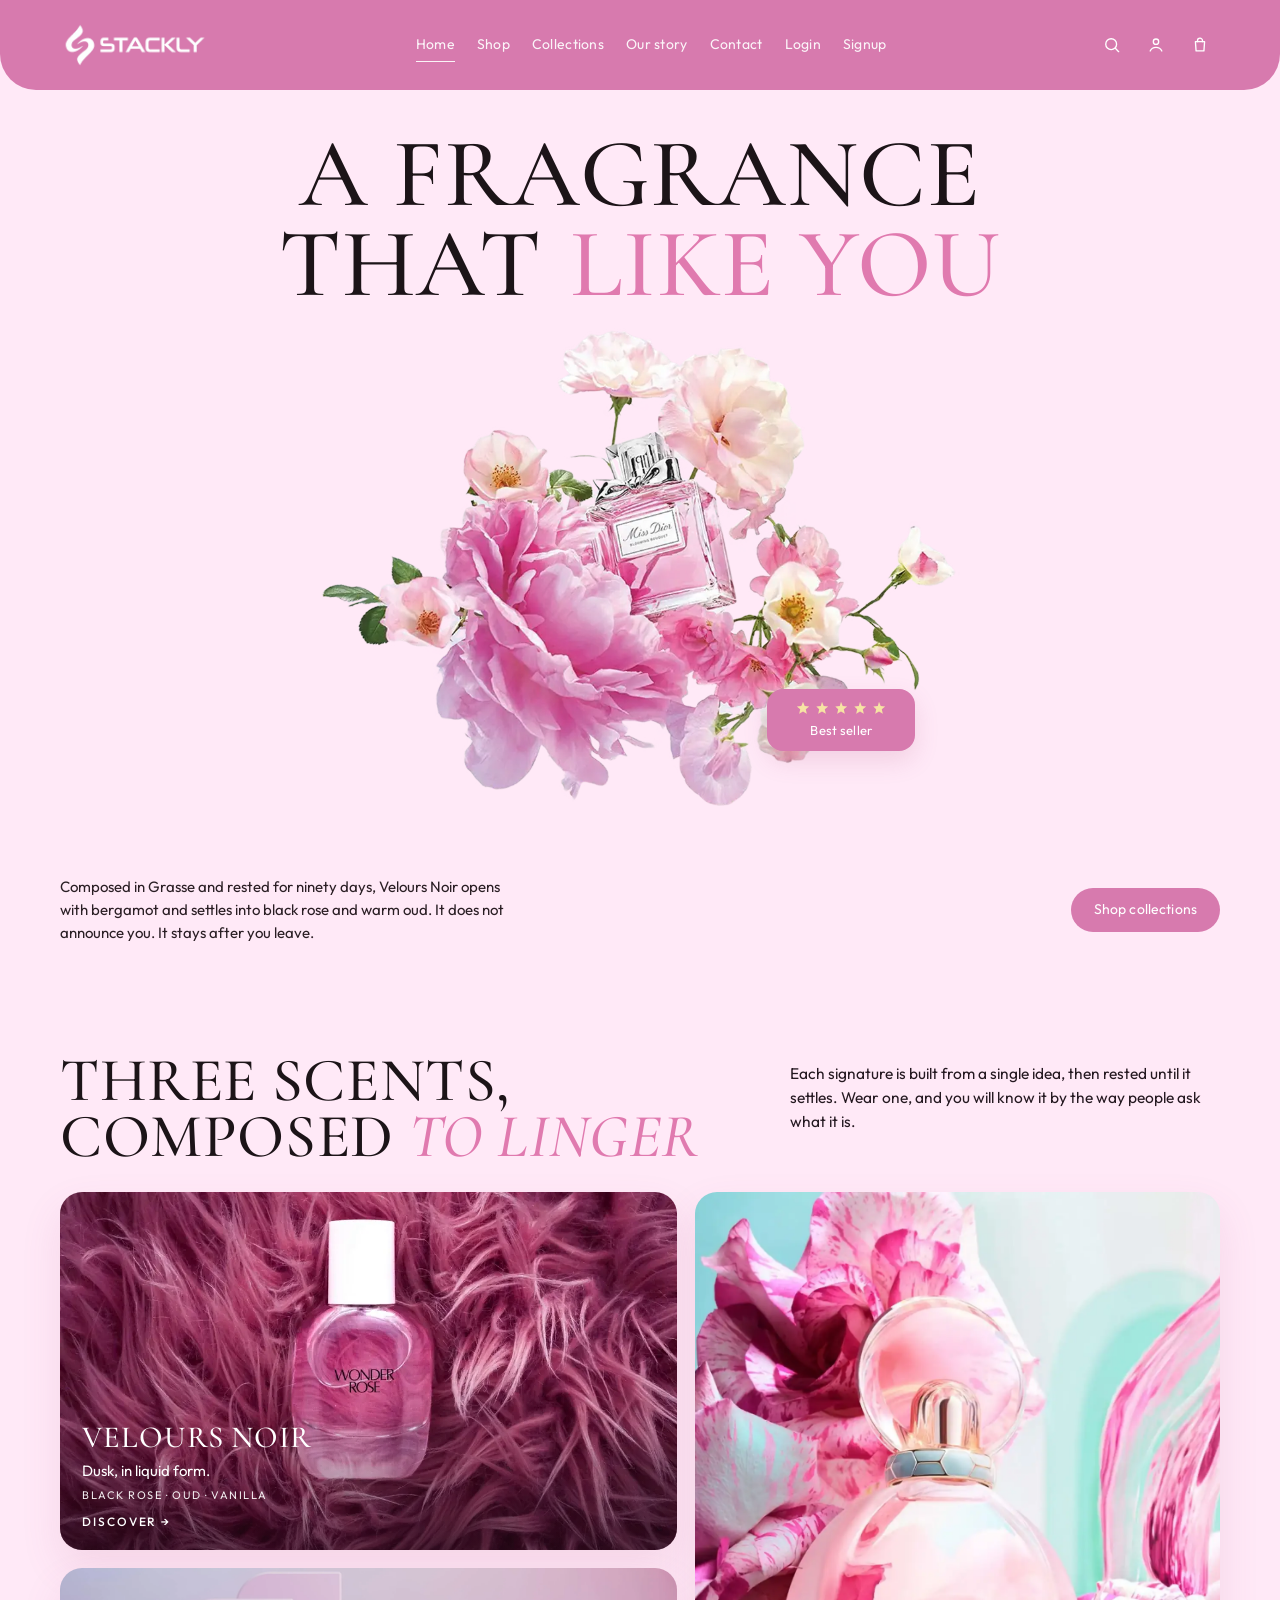
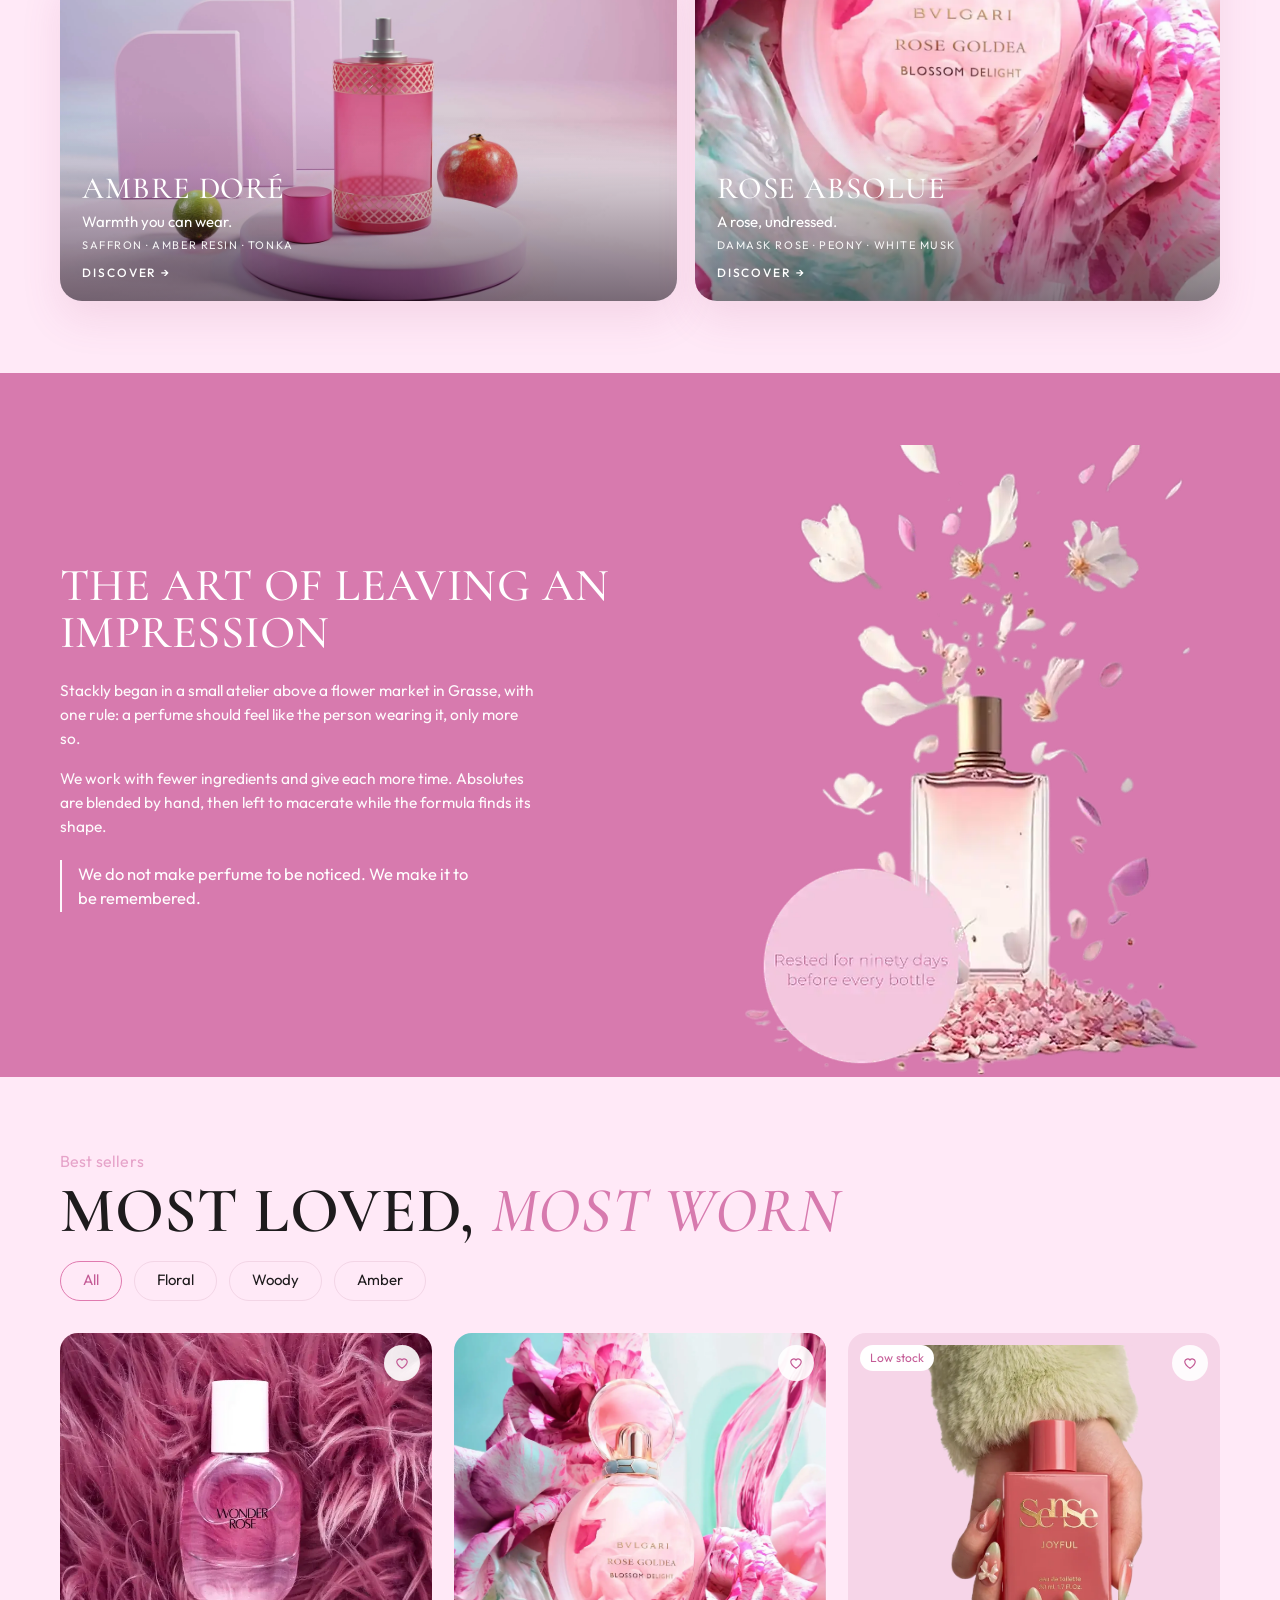
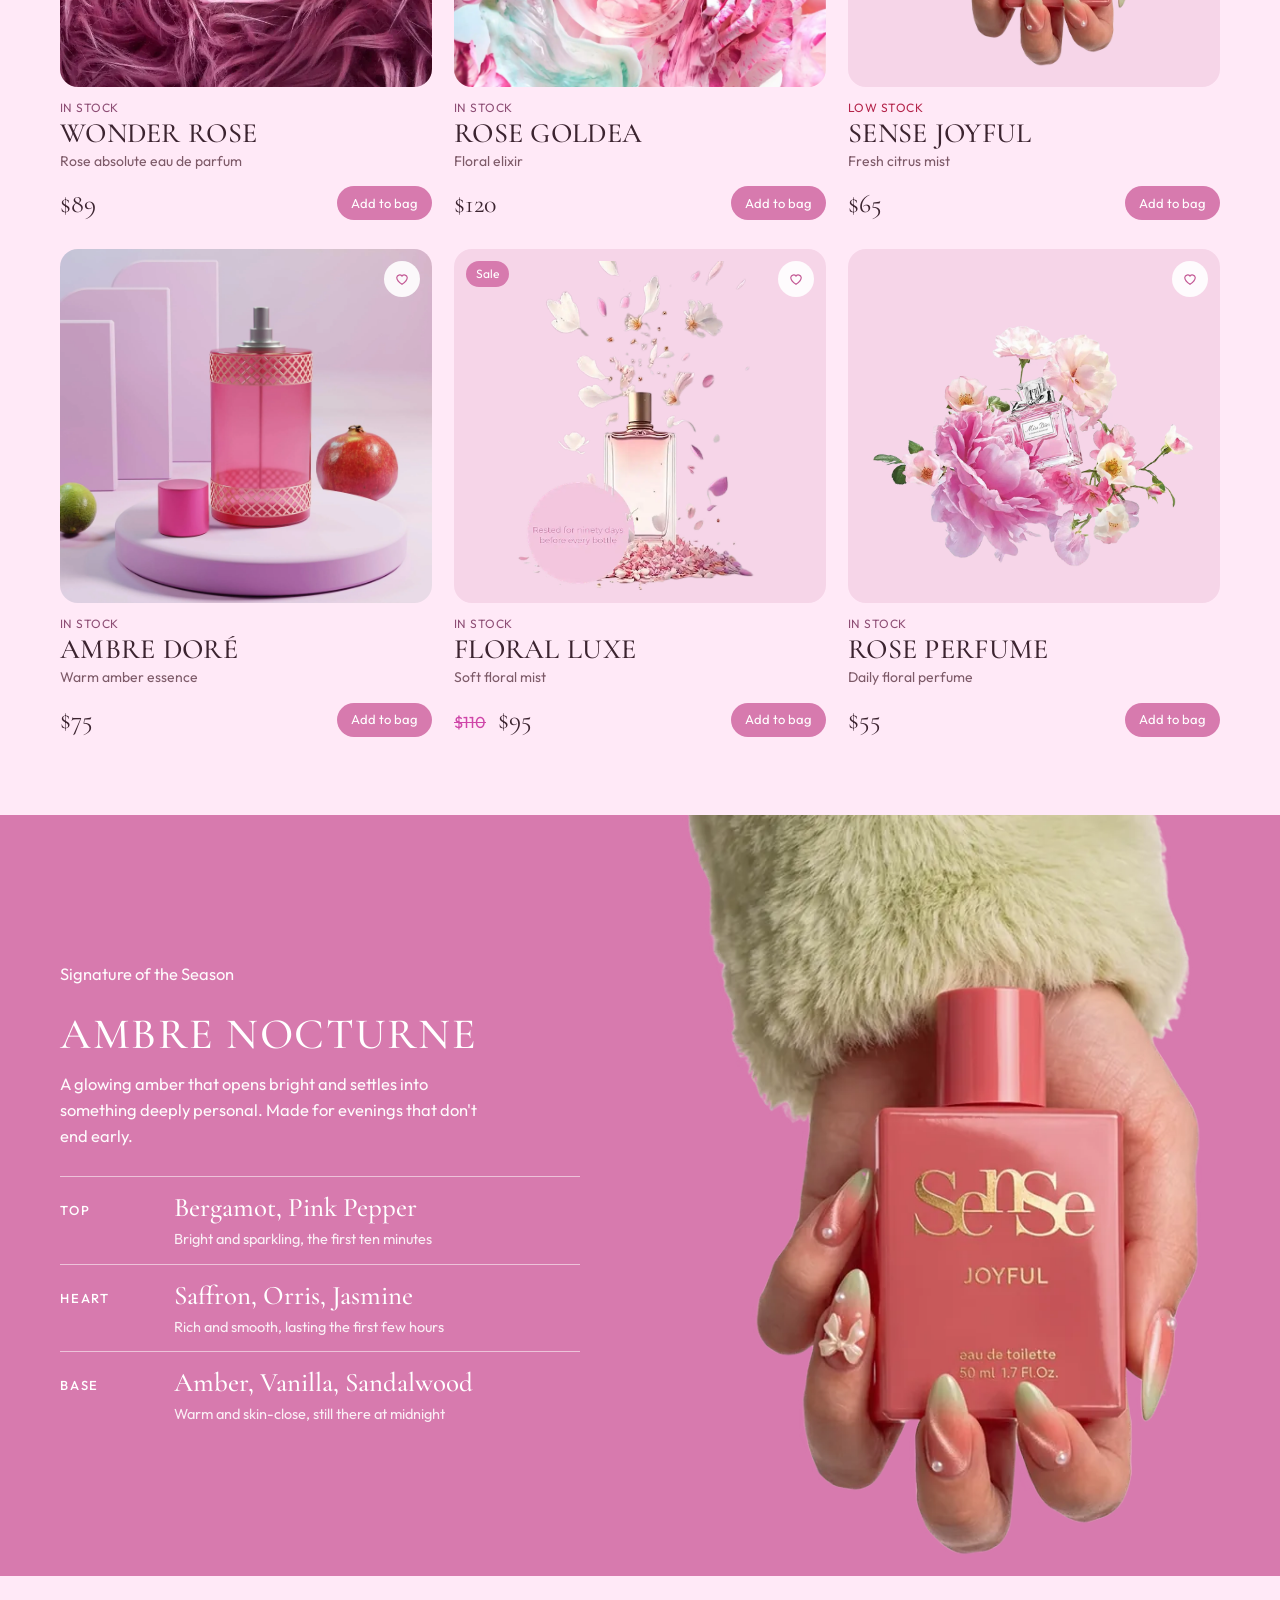
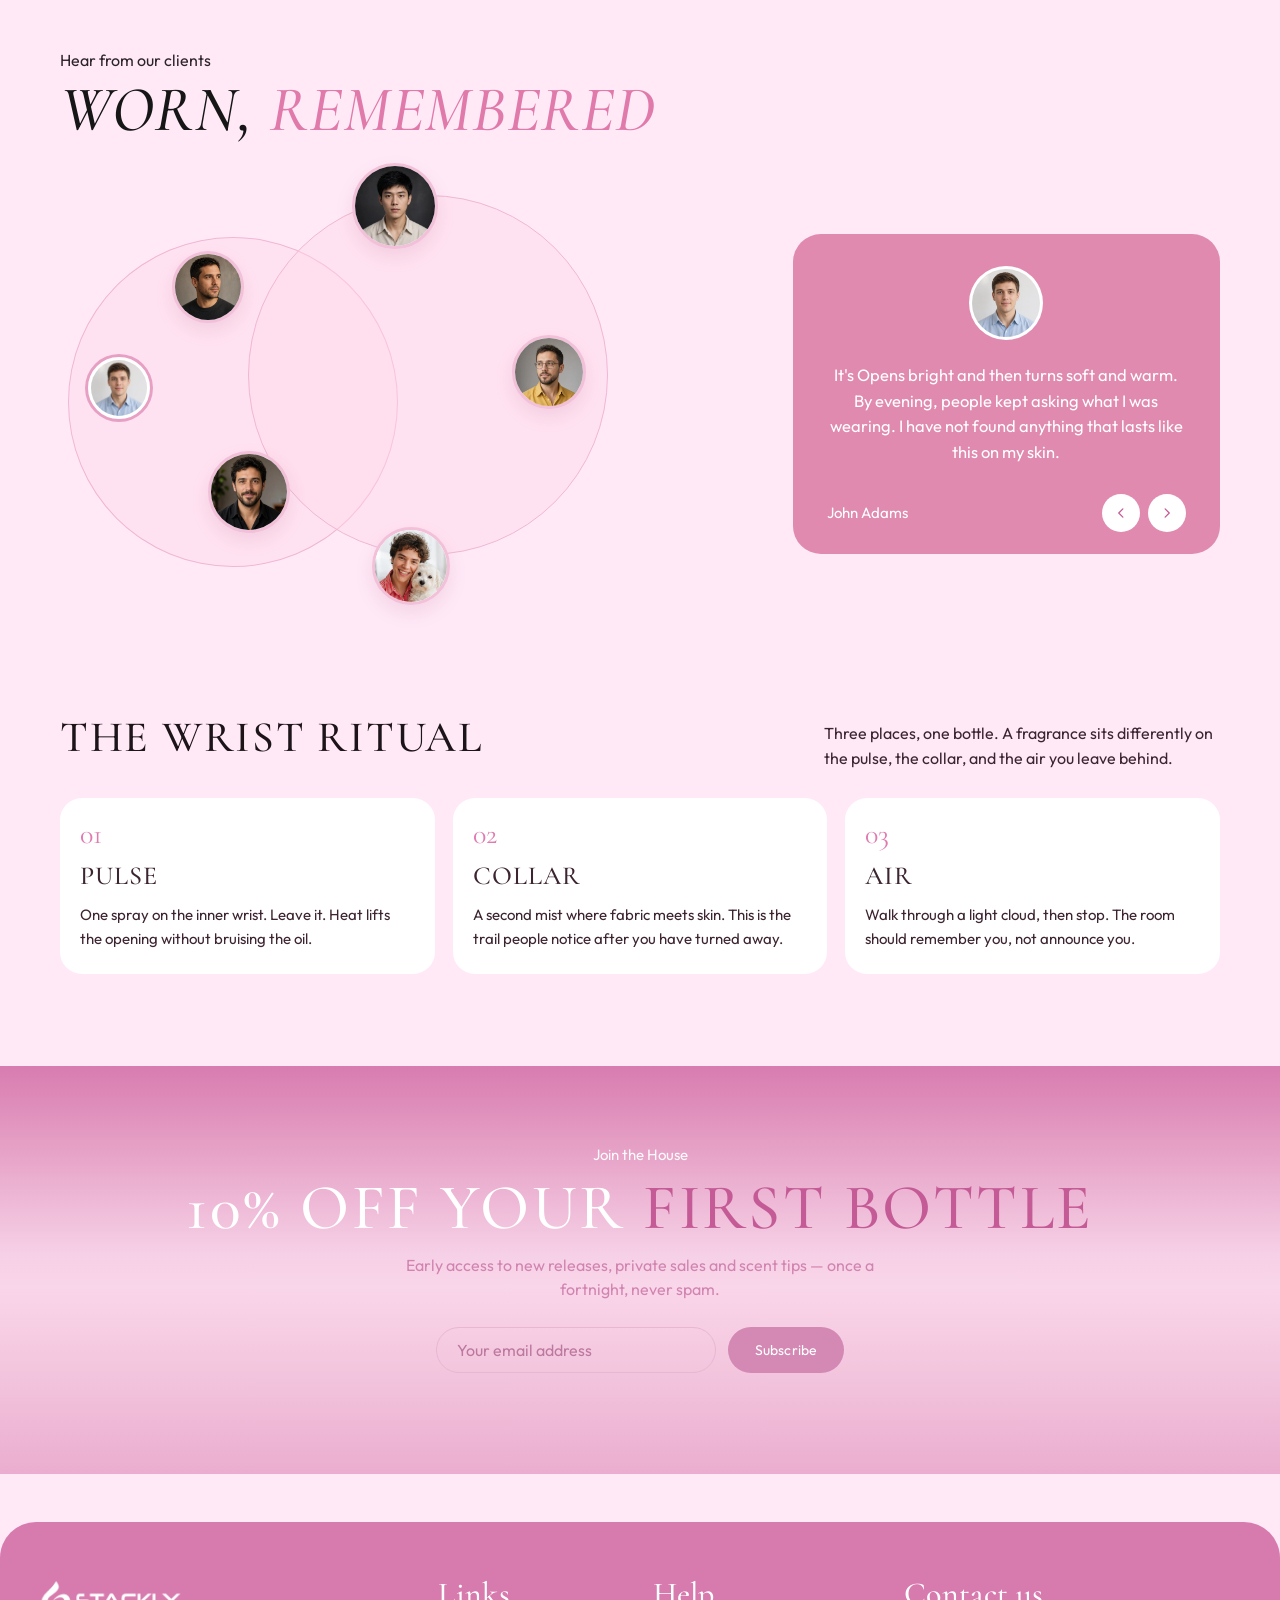
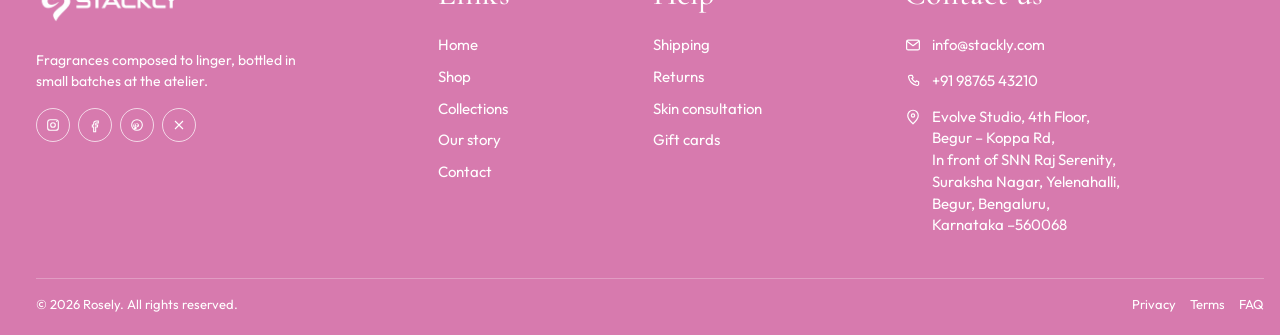
==== index.html @ 35f31969 "first commit" ====
<!DOCTYPE html>
<html lang="en">
<head>
  <meta charset="UTF-8">
  <meta name="viewport" content="width=device-width, initial-scale=1.0">
  <title>Rosely — A fragrance that feels like you</title>
  <meta name="description" content="Rosely composes floral, amber, and fresh fragrances in small batches. Shop Wonder Rose, Rose Goldea, Sense Joyful, and Ambre Nocturne.">
  <link rel="preconnect" href="https://fonts.googleapis.com">
  <link rel="preconnect" href="https://fonts.gstatic.com" crossorigin>
  <link href="https://fonts.googleapis.com/css2?family=Cormorant+Garamond:ital,wght@0,500;0,600;0,700;1,500;1,600&family=Outfit:wght@300;400;500;600&display=swap" rel="stylesheet">
  <link rel="stylesheet" href="css/style.css">
  <link rel="icon" href="data:image/svg+xml,%3Csvg xmlns='http://www.w3.org/2000/svg' viewBox='0 0 32 32'%3E%3Crect fill='%23d77bae' width='32' height='32' rx='8'/%3E%3Cpath fill='white' d='M16 5c1.6 3.2 1.6 5 0 7.2C14.4 10 14.4 8.2 16 5zm0 22c-1.6-3.2-1.6-5 0-7.2 1.6 2.2 1.6 4 0 7.2zM5 16c3.2-1.6 5-1.6 7.2 0C10 17.6 8.2 17.6 5 16zm22 0c-3.2 1.6-5 1.6-7.2 0 2.2-1.6 4-1.6 7.2 0z'/%3E%3C/svg%3E">
</head>
<body>
  <a class="skip" href="#main">Skip to content</a>

  <header class="site-header">
    <div class="wrap header-bar">
      <a class="logo" href="index.html" aria-label="Stackly home">
        <img src="Images/stackly-white.webp" alt="" width="97" height="40">
      </a>

      <nav class="desktop-nav" aria-label="Primary">
        <a href="index.html" aria-current="page">Home</a>
        <a href="shop.html">Shop</a>
        <a href="collections.html">Collections</a>
        <a href="story.html">Our story</a>
        <a href="contact.html">Contact</a>
        <a href="login.html">Login</a>
        <a href="signup.html">Signup</a>
      </nav>

      <div class="header-tools">
        <button class="icon-btn" id="open-search" aria-label="Search fragrances">
          <svg viewBox="0 0 24 24" aria-hidden="true"><circle cx="11" cy="11" r="6.5"/><path d="M16 16l4 4"/></svg>
        </button>
        <a class="icon-btn" id="open-account" href="login.html" aria-label="Log in">
          <svg viewBox="0 0 24 24" aria-hidden="true"><circle cx="12" cy="8" r="3.2"/><path d="M5 19.2c1.4-3 3.8-4.4 7-4.4s5.6 1.4 7 4.4"/></svg>
        </a>
        <a class="icon-btn bag-btn" id="open-cart" href="cart.html" aria-label="Open bag">
          <svg viewBox="0 0 24 24" aria-hidden="true"><path d="M6.5 8h11l-.8 11H7.3L6.5 8z"/><path d="M9 8V6.8A3 3 0 0 1 12 3.8 3 3 0 0 1 15 6.8V8"/></svg>
          <span class="bag-count" id="bag-count" hidden>0</span>
        </a>
        <button class="icon-btn menu-toggle" id="menu-toggle" aria-label="Open menu" aria-expanded="false" aria-controls="mobile-nav">
          <svg class="icon-menu" viewBox="0 0 24 24" aria-hidden="true"><path d="M4 7h16M4 12h16M4 17h16"/></svg>
          <svg class="icon-close" viewBox="0 0 24 24" aria-hidden="true"><path d="M6 6l12 12M18 6 6 18"/></svg>
        </button>
      </div>
    </div>
  </header>

  <nav class="mobile-nav" id="mobile-nav" hidden>
    <a href="#home">Home</a>
    <a href="shop.html">Shop</a>
    <a href="collections.html">Collections</a>
    <a href="story.html">Our story</a>
    <a href="contact.html">Contact</a>
    <a href="login.html">Login</a>
    <a href="signup.html">Signup</a>
    <a href="cart.html">Your bag</a>
  </nav>

  <main id="main">
    <section class="hero" id="home">
      <div class="wrap hero-stage">
        <h1>
          <span class="h-top">A fragrance</span>
          <span class="h-bot">
            <span class="h-that">That</span>
            <span class="h-like">Like you</span>
          </span>
        </h1>
        <div class="hero-flower-frame">
          <img class="hero-flower" src="Images/Hero image.webp" alt="Pink peonies, garden roses, and a glass perfume bottle">
          <p class="best-seller">
            <span class="stars" aria-hidden="true">
              <svg viewBox="0 0 92 16"><path fill="currentColor" d="M8 0.8l1.7 4.2 4.5.4-3.4 2.9 1 4.4L8 10.4 4.2 12.7l1-4.4L1.8 5.4l4.5-.4L8 .8zm19 0l1.7 4.2 4.5.4-3.4 2.9 1 4.4L27 10.4l-3.8 2.3 1-4.4-2.9-2.9 4.5-.4L27 .8zm19 0l1.7 4.2 4.5.4-3.4 2.9 1 4.4L46 10.4l-3.8 2.3 1-4.4-2.9-2.9 4.5-.4L46 .8zm19 0l1.7 4.2 4.5.4-3.4 2.9 1 4.4L65 10.4l-3.8 2.3 1-4.4-2.9-2.9 4.5-.4L65 .8zm19 0l1.7 4.2 4.5.4-3.4 2.9 1 4.4L84 10.4l-3.8 2.3 1-4.4-2.9-2.9 4.5-.4L84 .8z"/></svg>
            </span>
            <span>Best seller</span>
          </p>
        </div>
        <div class="hero-lower">
          <p>Composed in Grasse and rested for ninety days, Velours Noir opens with bergamot and settles into black rose and warm oud. It does not announce you. It stays after you leave.</p>
          <a class="btn btn-pill" href="404.html">Shop collections</a>
        </div>
      </div>
    </section>

    <section class="scents" id="scents">
      <div class="wrap">
        <div class="scents-head">
          <h2>Three scents,<br>composed <em>to linger</em></h2>
          <p>Each signature is built from a single idea, then rested until it settles. Wear one, and you will know it by the way people ask what it is.</p>
        </div>
        <div class="scent-grid">
          <article class="scent-card scent-wonder">
            <img src="Images/wonder rose.webp" alt="Velours Noir bottle resting on rose-colored fur">
            <div class="scent-copy">
              <h3>Velours Noir</h3>
              <p class="scent-line">Dusk, in liquid form.</p>
              <p class="scent-notes">Black rose · Oud · Vanilla</p>
              <a class="text-link" href="404.html">Discover <span aria-hidden="true">→</span></a>
            </div>
          </article>
          <article class="scent-card scent-ambre">
            <img src="Images/Ambre dore.webp" alt="Ambre Doré bottle with lime and pomegranate on a pale plinth">
            <div class="scent-copy">
              <h3>Ambre Doré</h3>
              <p class="scent-line">Warmth you can wear.</p>
              <p class="scent-notes">Saffron · Amber resin · Tonka</p>
              <a class="text-link" href="404.html">Discover <span aria-hidden="true">→</span></a>
            </div>
          </article>
          <article class="scent-card scent-goldea">
            <img src="Images/rose goldea.webp" alt="Rose Absolue round glass bottle with a burgundy cap">
            <div class="scent-copy">
              <h3>Rose Absolue</h3>
              <p class="scent-line">A rose, undressed.</p>
              <p class="scent-notes">Damask rose · Peony · White musk</p>
              <a class="text-link" href="404.html">Discover <span aria-hidden="true">→</span></a>
            </div>
          </article>
        </div>
      </div>
    </section>

    <section class="impression" id="impression">
      <div class="wrap impression-grid">
        <div class="impression-copy">
          <h2><span class="impression-heading-line">The art of leaving an</span><br>impression</h2>
          <p>Stackly began in a small atelier above a flower market in Grasse, with one rule: a perfume should feel like the person wearing it, only more so.</p>
          <p>We work with fewer ingredients and give each more time. Absolutes are blended by hand, then left to macerate while the formula finds its shape.</p>
          <blockquote class="impression-quote">We do not make perfume to be noticed. We make it to be remembered.</blockquote>
        </div>
        <div class="impression-visual">
          <img src="Images/perfume showcase.webp" alt="A pale perfume bottle surrounded by falling petals, rested for ninety days before every bottle">
        </div>
      </div>
    </section>

    <section class="loved" id="loved">
      <div class="wrap">
        <div class="loved-head">
          <p class="loved-kicker">Best sellers</p>
          <h2>Most loved, <em>most worn</em></h2>
          <div class="filters" role="tablist" aria-label="Filter fragrances">
            <button type="button" class="filter is-active" role="tab" aria-selected="true" data-filter="all">All</button>
            <button type="button" class="filter" role="tab" aria-selected="false" data-filter="floral">Floral</button>
            <button type="button" class="filter" role="tab" aria-selected="false" data-filter="woody">Woody</button>
            <button type="button" class="filter" role="tab" aria-selected="false" data-filter="amber">Amber</button>
          </div>
        </div>
        <div class="product-grid" id="product-grid">
          <article class="product" id="product-wonder" data-cat="floral" data-id="wonder" data-name="Wonder Rose" data-price="89" data-img="Images/wonder rose.webp">
            <div class="product-media">
              <img src="Images/wonder rose.webp" alt="Wonder Rose bottle on pink fur">
              <button class="wish" type="button" aria-pressed="false" aria-label="Save Wonder Rose">
                <svg viewBox="0 0 24 24" aria-hidden="true"><path d="M12 19s-7-4.4-7-9a4 4 0 0 1 7-2 4 4 0 0 1 7 2c0 4.6-7 9-7 9z"/></svg>
              </button>
            </div>
            <p class="stock is-in">In stock</p>
            <h3>Wonder Rose</h3>
            <p class="product-note">Rose absolute eau de parfum</p>
            <div class="product-row">
              <p class="price">$89</p>
              <button class="add" type="button">Add to bag</button>
            </div>
          </article>

          <article class="product" id="product-goldea" data-cat="floral" data-id="goldea" data-name="Rose Goldea" data-price="120" data-img="Images/rose goldea.webp">
            <div class="product-media">
              <img src="Images/rose goldea.webp" alt="Rose Goldea round perfume bottle">
              <button class="wish" type="button" aria-pressed="false" aria-label="Save Rose Goldea">
                <svg viewBox="0 0 24 24" aria-hidden="true"><path d="M12 19s-7-4.4-7-9a4 4 0 0 1 7-2 4 4 0 0 1 7 2c0 4.6-7 9-7 9z"/></svg>
              </button>
            </div>
            <p class="stock is-in">In stock</p>
            <h3>Rose Goldea</h3>
            <p class="product-note">Floral elixir</p>
            <div class="product-row">
              <p class="price">$120</p>
              <button class="add" type="button">Add to bag</button>
            </div>
          </article>

          <article class="product" id="product-joyful" data-cat="fresh" data-id="joyful" data-name="Sense Joyful" data-price="65" data-img="Images/Sense joyful.webp">
            <div class="product-media media-soft">
              <img src="Images/Sense joyful.webp" alt="A hand holding the coral Sense Joyful bottle">
              <span class="chip">Low stock</span>
              <button class="wish" type="button" aria-pressed="false" aria-label="Save Sense Joyful">
                <svg viewBox="0 0 24 24" aria-hidden="true"><path d="M12 19s-7-4.4-7-9a4 4 0 0 1 7-2 4 4 0 0 1 7 2c0 4.6-7 9-7 9z"/></svg>
              </button>
            </div>
            <p class="stock is-low">Low stock</p>
            <h3>Sense Joyful</h3>
            <p class="product-note">Fresh citrus mist</p>
            <div class="product-row">
              <p class="price">$65</p>
              <button class="add" type="button">Add to bag</button>
            </div>
          </article>

          <article class="product" id="product-ambre" data-cat="amber" data-id="ambre" data-name="Ambre Doré" data-price="75" data-img="Images/Ambre dore.webp">
            <div class="product-media">
              <img src="Images/Ambre dore.webp" alt="Ambre Doré bottle styled with lime and pomegranate">
              <button class="wish" type="button" aria-pressed="false" aria-label="Save Ambre Doré">
                <svg viewBox="0 0 24 24" aria-hidden="true"><path d="M12 19s-7-4.4-7-9a4 4 0 0 1 7-2 4 4 0 0 1 7 2c0 4.6-7 9-7 9z"/></svg>
              </button>
            </div>
            <p class="stock is-in">In stock</p>
            <h3>Ambre Doré</h3>
            <p class="product-note">Warm amber essence</p>
            <div class="product-row">
              <p class="price">$75</p>
              <button class="add" type="button">Add to bag</button>
            </div>
          </article>

          <article class="product" id="product-luxe" data-cat="floral" data-id="luxe" data-name="Floral Luxe" data-price="95" data-img="Images/perfume showcase.webp">
            <div class="product-media media-soft">
              <img src="Images/perfume showcase.webp" alt="Floral Luxe bottle with scattered petals">
              <span class="chip chip-sale">Sale</span>
              <button class="wish" type="button" aria-pressed="false" aria-label="Save Floral Luxe">
                <svg viewBox="0 0 24 24" aria-hidden="true"><path d="M12 19s-7-4.4-7-9a4 4 0 0 1 7-2 4 4 0 0 1 7 2c0 4.6-7 9-7 9z"/></svg>
              </button>
            </div>
            <p class="stock is-in">In stock</p>
            <h3>Floral Luxe</h3>
            <p class="product-note">Soft floral mist</p>
            <div class="product-row">
              <p class="price"><s>$110</s> $95</p>
              <button class="add" type="button">Add to bag</button>
            </div>
          </article>

          <article class="product" id="product-daily" data-cat="fresh" data-id="daily" data-name="Rose Perfume" data-price="55" data-img="Images/Hero image.webp">
            <div class="product-media media-soft">
              <img src="Images/Hero image.webp" alt="Rose Perfume among pink peonies">
              <button class="wish" type="button" aria-pressed="false" aria-label="Save Rose Perfume">
                <svg viewBox="0 0 24 24" aria-hidden="true"><path d="M12 19s-7-4.4-7-9a4 4 0 0 1 7-2 4 4 0 0 1 7 2c0 4.6-7 9-7 9z"/></svg>
              </button>
            </div>
            <p class="stock is-in">In stock</p>
            <h3>Rose Perfume</h3>
            <p class="product-note">Daily floral perfume</p>
            <div class="product-row">
              <p class="price">$55</p>
              <button class="add" type="button">Add to bag</button>
            </div>
          </article>
        </div>
        <p class="empty-filter" id="empty-filter" hidden>Nothing in this family yet. Try another note.</p>
      </div>
    </section>

    <section class="nocturne" id="nocturne">
      <div class="wrap nocturne-grid">
        <div class="nocturne-copy">
          <p class="nocturne-kicker">Signature of the Season</p>
          <h2>Ambre Nocturne</h2>
          <p>A glowing amber that opens bright and settles into something deeply personal. Made for evenings that don't end early.</p>
          <dl class="notes">
            <div>
              <dt>Top</dt>
              <dd>
                <strong>Bergamot, Pink Pepper</strong>
                <span>Bright and sparkling, the first ten minutes</span>
              </dd>
            </div>
            <div>
              <dt>Heart</dt>
              <dd>
                <strong>Saffron, Orris, Jasmine</strong>
                <span>Rich and smooth, lasting the first few hours</span>
              </dd>
            </div>
            <div>
              <dt>Base</dt>
              <dd>
                <strong>Amber, Vanilla, Sandalwood</strong>
                <span>Warm and skin-close, still there at midnight</span>
              </dd>
            </div>
          </dl>
        </div>
        <div class="nocturne-visual">
          <img src="Images/Sense joyful.webp" alt="A hand in a pale fur sleeve holding the coral Sense Joyful bottle">
        </div>
      </div>
    </section>

    <section class="women" id="women">
      <div class="wrap">
        <p class="clients-kicker">Hear from our clients</p>
        <h2>Worn, <em>remembered</em></h2>
        <div class="women-grid">
          <div class="venn">
            <span class="bubble b1" aria-hidden="true"></span>
            <span class="bubble b2" aria-hidden="true"></span>
            <button class="portrait p-top" type="button" data-quote="1" aria-pressed="false" aria-label="Leo Chen">
              <img src="Images/clients/client-top.webp" alt="">
            </button>
            <button class="portrait p-side" type="button" data-quote="2" aria-pressed="false" aria-label="Marcus Hale">
              <img src="Images/clients/client-side.webp" alt="">
            </button>
            <button class="portrait p-left is-active" type="button" data-quote="0" aria-pressed="true" aria-label="John Adams">
              <img src="Images/clients/client-john.webp" alt="">
            </button>
            <button class="portrait p-glasses" type="button" data-quote="3" aria-pressed="false" aria-label="Amir Shah">
              <img src="Images/clients/client-glasses.webp" alt="">
            </button>
            <button class="portrait p-black" type="button" data-quote="4" aria-pressed="false" aria-label="David Okonkwo">
              <img src="Images/clients/client-black.webp" alt="">
            </button>
            <button class="portrait p-dog" type="button" data-quote="5" aria-pressed="false" aria-label="Sam Rivera">
              <img src="Images/clients/client-dog.webp" alt="">
            </button>
          </div>

          <article class="quote-card" aria-live="polite">
            <img class="quote-avatar" id="quote-avatar" src="Images/clients/client-john.webp" alt="">
            <blockquote id="quote-text">It's Opens bright and then turns soft and warm. By evening, people kept asking what I was wearing. I have not found anything that lasts like this on my skin.</blockquote>
            <div class="quote-foot">
              <p class="quote-name" id="quote-name">John Adams</p>
              <div class="quote-nav">
                <button type="button" class="quote-arrow" id="quote-prev" aria-label="Previous story">
                  <svg viewBox="0 0 24 24" aria-hidden="true"><path d="M14.5 6.5 9 12l5.5 5.5"/></svg>
                </button>
                <button type="button" class="quote-arrow" id="quote-next" aria-label="Next story">
                  <svg viewBox="0 0 24 24" aria-hidden="true"><path d="M9.5 6.5 15 12l-5.5 5.5"/></svg>
                </button>
              </div>
            </div>
          </article>
        </div>
      </div>
    </section>

    <section class="ritual" id="ritual">
      <div class="wrap">
        <div class="ritual-head">
          <h2>The wrist ritual</h2>
          <p>Three places, one bottle. A fragrance sits differently on the pulse, the collar, and the air you leave behind.</p>
        </div>
        <ol class="ritual-steps">
          <li>
            <span>01</span>
            <h3>Pulse</h3>
            <p>One spray on the inner wrist. Leave it. Heat lifts the opening without bruising the oil.</p>
          </li>
          <li>
            <span>02</span>
            <h3>Collar</h3>
            <p>A second mist where fabric meets skin. This is the trail people notice after you have turned away.</p>
          </li>
          <li>
            <span>03</span>
            <h3>Air</h3>
            <p>Walk through a light cloud, then stop. The room should remember you, not announce you.</p>
          </li>
        </ol>
      </div>
    </section>

    <section class="letter" id="letter">
      <div class="wrap letter-inner">
        <p class="letter-kicker">Join the House</p>
        <h2>10% off your <span class="letter-accent">first bottle</span></h2>
        <p>Early access to new releases, private sales and scent tips — once a fortnight, never spam.</p>
        <form class="letter-form" id="letter-form" novalidate>
          <label class="sr" for="email">Email address</label>
          <input id="email" name="email" type="email" placeholder="Your email address" autocomplete="email" required>
          <button class="btn btn-solid" type="submit">Subscribe</button>
          <p class="form-msg" id="form-msg" role="status"></p>
        </form>
      </div>
    </section>
  </main>

  <footer class="site-footer" id="contact">
    <div class="wrap footer-grid">
      <div class="footer-brand">
        <a class="logo" href="index.html" aria-label="Stackly home">
          <img src="Images/stackly-white.webp" alt="" width="97" height="40">
        </a>
        <p>Fragrances composed to linger, bottled in small batches at the atelier.</p>
        <div class="socials">
          <a href="404.html" aria-label="Instagram" >
            <svg viewBox="0 0 24 24" aria-hidden="true"><rect x="4" y="4" width="16" height="16" rx="4"/><circle cx="12" cy="12" r="3.5"/><circle cx="17.2" cy="6.8" r="0.8" fill="currentColor" stroke="none"/></svg>
          </a>
          <a href="404.html" aria-label="Facebook" >
            <svg viewBox="0 0 24 24" aria-hidden="true"><path d="M14 9h3V6h-3c-2.2 0-4 1.8-4 4v2H8v3h2v7h3v-7h2.6l.4-3H13v-2c0-.6.4-1 1-1z"/></svg>
          </a>
          <a href="404.html" aria-label="Pinterest" >
            <svg viewBox="0 0 24 24" aria-hidden="true"><circle cx="12" cy="12" r="8"/><path d="M11 18.5c.4-1.4.8-2.8.6-4.1-.2-.6-.5-1.2-.2-1.8.4-.8 1.2-.3 1.4.4.2.8 0 1.8-.2 2.6 1.4-.2 2.4-1.4 2.4-3.1 0-2-1.6-3.6-4.2-3.6-3 0-4.6 2.2-4.6 4.2 0 .9.4 1.8 1.2 2.1.2.1.3 0 .3-.2l.2-.8c0-.1 0-.2-.1-.3-.3-.4-.5-.9-.5-1.5 0-1.5 1.1-3 3-3 1.6 0 2.8 1.1 2.8 2.8 0 1.8-.9 3.1-2.1 3.1-.7 0-1.2-.6-1-1.3.2-.8.6-1.7.6-2.3 0-.5-.3-1-.9-1-.7 0-1.3.7-1.3 1.7 0 .6.2 1 .2 1l-1.2 5z" fill="currentColor" stroke="none"/></svg>
          </a>
          <a href="404.html" aria-label="X" >
            <svg viewBox="0 0 24 24" aria-hidden="true"><path d="M6 6l12 12M18 6L6 18"/></svg>
          </a>
        </div>
      </div>
      <div>
        <h3>Links</h3>
        <ul>
          <li><a href="#home">Home</a></li>
          <li><a href="shop.html">Shop</a></li>
          <li><a href="collections.html">Collections</a></li>
          <li><a href="story.html">Our story</a></li>
          <li><a href="contact.html">Contact</a></li>
        </ul>
      </div>
      <div>
        <h3>Help</h3>
        <ul>
          <li><a href="404.html">Shipping</a></li>
          <li><a href="404.html">Returns</a></li>
          <li><a href="404.html">Skin consultation</a></li>
          <li><a href="404.html">Gift cards</a></li>
        </ul>
      </div>
      <div class="footer-contact">
        <h3>Contact us</h3>
         <p class="contact-line">
          <svg class="contact-icon" viewBox="0 0 24 24" aria-hidden="true"><rect x="3.5" y="5.5" width="17" height="13" rx="2"/><path d="m4 7 8 6 8-6"/></svg>
          <a href="404.html">info@stackly.com</a>
        </p>
        <p class="contact-line">
          <svg class="contact-icon" viewBox="0 0 24 24" aria-hidden="true"><path d="M8 4.5h3l1.2 3-1.8 1.1a12 12 0 0 0 5 5l1.1-1.8 3 1.2v3A2 2 0 0 1 17.4 18 14.5 14.5 0 0 1 6 6.6 2 2 0 0 1 8 4.5z"/></svg>
          <a href="404.html">+91 98765 43210</a>
        </p>
        <p class="contact-line">
          <svg class="contact-icon" viewBox="0 0 24 24" aria-hidden="true"><path d="M12 21s7-6.2 7-11a7 7 0 1 0-14 0c0 4.8 7 11 7 11z"/><circle cx="12" cy="10" r="2.2"/></svg>
          <span>Evolve Studio, 4th Floor,<br>Begur – Koppa Rd,<br>In front of SNN Raj Serenity,<br>Suraksha Nagar, Yelenahalli,<br>Begur, Bengaluru,<br>Karnataka –560068</span>
        </p>
      
      </div>
    </div>
    <div class="wrap footer-base">
      <p>© 2026 Rosely. All rights reserved.</p>
      <p>
        <a href="404.html">Privacy</a>
        <a href="404.html">Terms</a>
        <a href="404.html">FAQ</a>
      </p>
    </div>
  </footer>

  <div class="overlay" id="overlay" hidden></div>

  <aside class="drawer" id="cart-drawer" role="dialog" aria-modal="true" aria-labelledby="cart-title" hidden>
    <header class="drawer-head">
      <h2 id="cart-title">Your bag</h2>
      <button class="icon-btn" type="button" data-close="cart" aria-label="Close bag">
        <svg viewBox="0 0 24 24" aria-hidden="true"><path d="M6 6l12 12M18 6L6 18"/></svg>
      </button>
    </header>
    <div class="drawer-body" id="cart-body"></div>
    <footer class="drawer-foot" id="cart-foot" hidden>
      <p><span>Subtotal</span><strong id="cart-subtotal">$0</strong></p>
      <button class="btn btn-solid btn-block" id="checkout" type="button">Reserve bottles</button>
      <p class="fine">A preview boutique. Your list stays on this device.</p>
    </footer>
  </aside>

  <aside class="drawer search-drawer" id="search-drawer" role="dialog" aria-modal="true" aria-labelledby="search-title" hidden>
    <header class="drawer-head">
      <h2 id="search-title">Search</h2>
      <button class="icon-btn" type="button" data-close="search" aria-label="Close search">
        <svg viewBox="0 0 24 24" aria-hidden="true"><path d="M6 6l12 12M18 6L6 18"/></svg>
      </button>
    </header>
    <div class="drawer-body">
      <label class="sr" for="search-input">Search fragrances</label>
      <input id="search-input" type="search" placeholder="Try rose, amber, joyful…" autocomplete="off">
      <ul class="search-results" id="search-results"></ul>
    </div>
  </aside>

  <aside class="drawer" id="account-drawer" role="dialog" aria-modal="true" aria-labelledby="account-title" hidden>
    <header class="drawer-head">
      <h2 id="account-title">Account</h2>
      <button class="icon-btn" type="button" data-close="account" aria-label="Close account">
        <svg viewBox="0 0 24 24" aria-hidden="true"><path d="M6 6l12 12M18 6L6 18"/></svg>
      </button>
    </header>
    <div class="drawer-body">
      <form id="account-form" novalidate>
        <p id="account-hello">Save a name for this browser. No password, no account server.</p>
        <label for="account-name">Name</label>
        <input id="account-name" name="name" type="text" placeholder="Your name" required>
        <button class="btn btn-solid btn-block" type="submit">Save</button>
        <p class="form-msg" id="account-msg" role="status"></p>
      </form>
    </div>
  </aside>

  <aside class="drawer" id="info-drawer" role="dialog" aria-modal="true" aria-labelledby="info-title" hidden>
    <header class="drawer-head">
      <h2 id="info-title">Help</h2>
      <button class="icon-btn" type="button" data-close="info" aria-label="Close">
        <svg viewBox="0 0 24 24" aria-hidden="true"><path d="M6 6l12 12M18 6L6 18"/></svg>
      </button>
    </header>
    <div class="drawer-body" id="info-body"></div>
  </aside>

  <div class="toast" id="toast" role="status" aria-live="polite"></div>

  <script src="js/main.js?v=webp"></script>
</body>
</html>
---- css/style.css ----
:root {
  --blush: #FFE9F7;
  --blush-deep: #FFE9F7;
  --pink: #D77AAE;
  --pink-deep: #c45b96;
  --pink-soft: #e9a0c6;
  --ink: #3c2430;
  --muted: #7d5a68;
  --white: #fff;
  --card: #fff7fb;
  --line: rgba(255, 255, 255, 0.55);
  --shadow: 0 18px 40px rgba(176, 78, 122, 0.12);
  --serif: "Cormorant Garamond", Georgia, "Times New Roman", serif;
  --sans: "Outfit", "Segoe UI", sans-serif;
  --wrap: 1160px;
  --header: 90px;
}

* { box-sizing: border-box; }
[hidden] { display: none !important; }
html { scroll-behavior: smooth; }
body {
  margin: 0;
  background: var(--blush);
  color: var(--ink);
  font-family: var(--sans);
  font-weight: 400;
  line-height: 1.5;
}
img { max-width: 100%; display: block; }
button, input { font: inherit; color: inherit; }
button { cursor: pointer; }
a { color: inherit; text-decoration: none; }
h1, h2, h3 { font-family: var(--serif); font-weight: 500; letter-spacing: 0.01em; margin: 0; }
p { margin: 0; }
ul { margin: 0; padding: 0; list-style: none; }
address { font-style: normal; }

.skip {
  position: absolute;
  left: 16px;
  top: -40px;
  background: var(--ink);
  color: white;
  padding: 8px 12px;
  z-index: 80;
}
.skip:focus { top: 12px; }
.sr {
  position: absolute;
  width: 1px;
  height: 1px;
  padding: 0;
  margin: -1px;
  overflow: hidden;
  clip: rect(0, 0, 0, 0);
  border: 0;
}
.wrap {
  width: min(var(--wrap), calc(100% - 40px));
  margin-inline: auto;
}

.site-header {
  position: sticky;
  top: 0;
  z-index: 30;
  background: var(--pink);
  color: var(--white);
  border-radius: 0 0 36px 36px;
}
.header-bar {
  min-height: var(--header);
  display: grid;
  grid-template-columns: auto 1fr auto;
  align-items: center;
  gap: 24px;
}
.logo {
  display: inline-flex;
  align-items: center;
  gap: 8px;
  color: var(--white);
  font-family: var(--serif);
  font-size: 28px;
  letter-spacing: 0.04em;
}
.logo svg { width: 26px; height: 26px; fill: currentColor; }
.logo img { height: 62px; width: auto; display: block; }
.desktop-nav {
  display: flex;
  justify-content: center;
  gap: 22px;
  flex-wrap: wrap;
}
.desktop-nav a {
  font-size: 14px;
  font-weight: 400;
  letter-spacing: 0.02em;
  opacity: 0.92;
  padding: 6px 0;
  border-bottom: 1px solid transparent;
}
.desktop-nav a:hover,
.desktop-nav a[aria-current="page"] { border-bottom-color: var(--white); }
.header-tools { display: flex; align-items: center; gap: 4px; }
.icon-btn {
  width: 40px;
  height: 40px;
  border: 0;
  background: transparent;
  color: inherit;
  border-radius: 999px;
  display: grid;
  place-items: center;
  position: relative;
}
.icon-btn svg {
  width: 20px;
  height: 20px;
  fill: none;
  stroke: currentColor;
  stroke-width: 1.6;
  stroke-linecap: round;
  stroke-linejoin: round;
}
.icon-btn:hover { background: rgba(255, 255, 255, 0.16); }
.bag-count {
  position: absolute;
  top: 4px;
  right: 2px;
  min-width: 16px;
  height: 16px;
  padding: 0 4px;
  border-radius: 999px;
  background: var(--white);
  color: var(--pink-deep);
  font-size: 10px;
  font-weight: 600;
  display: grid;
  place-items: center;
}
.menu-toggle { display: none; background: rgba(255, 255, 255, 0.22); }
.menu-toggle .icon-close { display: none; }
.menu-toggle[aria-expanded="true"] .icon-menu { display: none; }
.menu-toggle[aria-expanded="true"] .icon-close { display: block; }
.mobile-nav {
  background: var(--pink-deep);
  display: grid;
  padding: 8px 20px 18px;
}
.mobile-nav a {
  color: white;
  padding: 12px 4px;
  border-bottom: 1px solid rgba(255, 255, 255, 0.18);
}
@media (min-width: 981px) {
  .mobile-nav { display: none !important; }
}

.hero { padding: 44px 0 72px; position: relative; }
.hero-stage { position: relative; text-align: center; }
.hero h1 {
  font-size: clamp(58px, 7.6vw, 104px);
  line-height: 0.84;
  text-transform: uppercase;
  font-weight: 500;
  color: #1c1418;
  position: relative;
  z-index: 1;
}
.h-top { display: block; letter-spacing: 0.01em; position: relative; z-index: 3; }
.h-bot {
  display: flex;
  justify-content: center;
  align-items: baseline;
  gap: 0.28em;
  margin-top: 8px;
  padding: 0;
}
.h-that { margin-left: 0; }
.h-like { color: #e07aaf; }
.hero-flower-frame {
  position: relative;
  width: min(640px, 72%);
  margin: calc(min(640px, 72%) * -0.16) auto 0;
  z-index: 1;
  pointer-events: none;
}
.hero-flower {
  display: block;
  width: 100%;
  height: auto;
}
.best-seller {
  position: absolute;
  z-index: 4;
  right: 7%;
  bottom: 16%;
  margin: 0;
  width: 148px;
  padding: 12px 10px 10px;
  border-radius: 16px;
  background: #D77AAE;
  color: white;
  display: grid;
  justify-items: center;
  gap: 4px;
  box-shadow: 0 10px 24px rgba(176, 78, 122, 0.16);
}
.best-seller .stars { color: #f6e3a4; width: 92px; display: block; }
.best-seller .stars svg { width: 100%; height: 16px; display: block; }
.best-seller span:last-child { font-size: 13px; letter-spacing: 0.01em; }
.hero-lower {
  position: relative;
  z-index: 3;
  margin-top: 20px;
  display: grid;
  grid-template-columns: minmax(0, 480px) auto;
  gap: 28px;
  align-items: center;
  text-align: left;
}
.hero-lower p { color: #2a1e24; font-size: 15px; line-height: 1.55; max-width: 460px; }
.btn-pill {
  background: #D77AAE;
  color: white;
  min-height: 44px;
  padding: 0 22px;
}
.btn-pill:hover { background: #d989b4; }
.hero-lower .btn-pill { justify-self: end; width: auto; }

.btn {
  display: inline-flex;
  align-items: center;
  justify-content: center;
  min-height: 44px;
  padding: 0 22px;
  border-radius: 999px;
  border: 1.5px solid transparent;
  font-size: 14px;
  letter-spacing: 0.01em;
  transition: transform 0.2s ease, background 0.2s ease, color 0.2s ease;
}
.btn:hover { transform: translateY(-1px); }
.btn-solid { background: var(--pink); color: white; }
.btn-solid:hover { background: var(--pink-deep); }
.btn-line { background: transparent; color: var(--pink-deep); border-color: var(--pink); }
.btn-line:hover { background: white; }
.btn-ghost { background: transparent; color: white; border-color: rgba(255, 255, 255, 0.85); }
.btn-ghost:hover { background: white; color: var(--pink-deep); }
.btn-block { width: 100%; }

.scents { padding: 36px 0 72px; }
.scents-head {
  display: grid;
  grid-template-columns: 1.15fr 0.85fr;
  gap: 32px;
  align-items: start;
  margin-bottom: 26px;
}
.scents-head h2 {
  font-size: clamp(42px, 4.8vw, 62px);
  line-height: 0.92;
  text-transform: uppercase;
  color: #1c1418;
}
.scents-head em { font-style: italic; color: #e07aaf; font-weight: 500; }
.scents-head p { color: #241820; font-size: 15.5px; line-height: 1.55; max-width: 430px; justify-self: end; padding-top: 8px; }

.scent-grid {
  display: grid;
  grid-template-columns: 1.08fr 0.92fr;
  grid-template-rows: minmax(250px, 28vw) minmax(230px, 26vw);
  gap: 18px;
}
.scent-card {
  position: relative;
  border-radius: 22px;
  overflow: hidden;
  min-height: 0;
  box-shadow: var(--shadow);
}
.scent-card img {
  width: 100%;
  height: 100%;
  object-fit: cover;
}
.scent-wonder { grid-column: 1; grid-row: 1; }
.scent-ambre { grid-column: 1; grid-row: 2; }
.scent-goldea { grid-column: 2; grid-row: 1 / span 2; }
.scent-goldea img { object-position: center 42%; }
.scent-copy {
  position: absolute;
  left: 0;
  right: 0;
  bottom: 0;
  padding: 64px 22px 18px;
  color: white;
  text-align: left;
  background: linear-gradient(to top, rgba(28, 10, 22, 0.55), rgba(28, 10, 22, 0.08) 70%, transparent);
}
.scent-copy h3 {
  font-size: clamp(26px, 2.4vw, 34px);
  text-transform: uppercase;
  letter-spacing: 0.03em;
  line-height: 1;
}
.scent-line { font-size: 15px; margin-top: 6px; }
.scent-notes {
  margin-top: 4px;
  font-size: 11px;
  letter-spacing: 0.14em;
  text-transform: uppercase;
  opacity: 0.92;
}
.scent-copy .text-link {
  margin-top: 10px;
  border-bottom: 0;
  letter-spacing: 0.16em;
  font-size: 12px;
  font-weight: 500;
}
.text-link {
  display: inline-block;
  margin-top: 6px;
  padding: 0;
  border: 0;
  background: none;
  color: white;
  font-size: 13px;
  letter-spacing: 0.08em;
  text-transform: uppercase;
  border-bottom: 1px solid rgba(255, 255, 255, 0.7);
}
.scent-card:hover img { transform: scale(1.04); }
.scent-card img { transition: transform 0.6s ease; }

.impression { background: #D77AAE; color: white; overflow: hidden; }
.impression-grid {
  display: grid;
  grid-template-columns: 1.05fr 0.95fr;
  gap: 28px;
  align-items: end;
  min-height: 520px;
  padding: 72px 0 0;
}
.impression-copy { align-self: center; padding-bottom: 48px; }
.impression-copy h2 {
  font-size: clamp(36px, 3.6vw, 52px);
  line-height: 1.02;
  text-transform: uppercase;
  font-weight: 500;
  max-width: 520px;
  margin-bottom: 22px;
}
.impression-heading-line { white-space: nowrap; }
.impression-copy p { max-width: 480px; margin-bottom: 16px; font-size: 15.5px; line-height: 1.55; color: rgba(255, 255, 255, 0.96); }
.impression-quote {
  margin: 22px 0 0;
  padding: 2px 0 2px 16px;
  border-left: 2px solid rgba(255, 255, 255, 0.95);
  max-width: 420px;
  font-size: 16.5px;
  line-height: 1.45;
}
.impression-visual {
  display: flex;
  justify-content: flex-end;
  align-items: flex-end;
}
.impression-visual img {
  width: min(480px, 100%);
  margin-bottom: 0;
}

.loved { padding: 72px 0 40px; }
.eyebrow {
  letter-spacing: 0.2em;
  text-transform: uppercase;
  font-size: 12px;
  color: var(--pink-deep);
  margin-bottom: 8px;
}
.eyebrow.light { color: rgba(255, 255, 255, 0.86); }
.loved h2, .women h2, .letter h2, .nocturne h2 {
  font-size: clamp(40px, 5vw, 64px);
  line-height: 0.95;
  text-transform: uppercase;
}
.loved-head {
  display: flex;
  flex-direction: column;
  align-items: flex-start;
  margin-bottom: 32px;
}
.loved-kicker {
  margin: 0 0 6px;
  color: #e6a3c9;
  font-size: 16px;
  font-weight: 400;
  letter-spacing: 0.01em;
}
.loved h2 {
  color: #1e1b1d;
  font-weight: 600;
  letter-spacing: 0.01em;
  line-height: 1;
  margin-bottom: 18px;
}
.loved h2 em {
  font-style: italic;
  font-weight: 500;
  color: #d77aae;
}
.filters { display: flex; gap: 12px; flex-wrap: wrap; }
.filter {
  border: 1.5px solid #f3d5e6;
  background: transparent;
  color: #1e1b1d;
  border-radius: 999px;
  min-height: 40px;
  padding: 0 22px;
  font-size: 15px;
}
.filter:hover {
  border-color: #e7a4c6;
  color: #c45b96;
}
.filter.is-active {
  background: transparent;
  border-color: #e07aaf;
  color: #c45b96;
}

.product-grid {
  display: grid;
  grid-template-columns: repeat(3, 1fr);
  gap: 26px 22px;
}
.product.is-hidden { display: none; }
.product.is-flash { outline: 2px solid var(--pink); outline-offset: 6px; border-radius: 18px; }
.product-media {
  position: relative;
  aspect-ratio: 1.05 / 1;
  border-radius: 18px;
  overflow: hidden;
  background: #f6d5e8;
}
.product-media img {
  width: 100%;
  height: 100%;
  object-fit: cover;
  transition: transform 0.5s ease;
}
.product:hover .product-media img { transform: scale(1.05); }
.media-soft img { object-fit: contain; padding: 12px; }
.wish {
  position: absolute;
  top: 12px;
  right: 12px;
  width: 36px;
  height: 36px;
  border-radius: 50%;
  border: 0;
  background: rgba(255, 255, 255, 0.9);
  display: grid;
  place-items: center;
}
.wish svg {
  width: 18px;
  height: 18px;
  fill: none;
  stroke: var(--pink-deep);
  stroke-width: 1.6;
}
.wish[aria-pressed="true"] svg { fill: var(--pink); }
.chip {
  position: absolute;
  top: 12px;
  left: 12px;
  background: white;
  color: var(--pink-deep);
  border-radius: 999px;
  font-size: 12px;
  padding: 4px 10px;
}
.chip-sale { background: var(--pink); color: white; }
.stock { font-size: 12px; margin: 12px 0 2px; letter-spacing: 0.04em; text-transform: uppercase; }
.stock.is-in { color: #8d4d74; }
.stock.is-low { color: #b4234a; }
.product h3 { font-size: 28px; text-transform: uppercase; line-height: 1; }
.product-note { color: var(--muted); font-size: 14px; margin-top: 4px; }
.product-row {
  display: flex;
  align-items: center;
  justify-content: space-between;
  gap: 10px;
  margin-top: 12px;
}
.price { font-family: var(--serif); font-size: 26px; }
.price s { color: #b08; font-size: 16px; margin-right: 6px; opacity: 0.7; font-family: var(--sans); }
.add {
  border: 0;
  background: var(--pink);
  color: white;
  border-radius: 999px;
  min-height: 34px;
  padding: 0 14px;
  font-size: 13px;
}
.add:hover { background: var(--pink-deep); }
.empty-filter { text-align: center; color: var(--muted); padding: 28px 0; }

.nocturne { background: #d77aae; color: white; margin-top: 36px; overflow: hidden; }
.nocturne-grid {
  display: grid;
  grid-template-columns: 1.05fr 0.95fr;
  gap: 12px;
  align-items: center;
  min-height: 560px;
}
.nocturne-copy { padding: 72px 0 64px; }
.nocturne-kicker {
  margin: 0 0 14px;
  font-size: 16px;
  font-weight: 400;
  color: rgba(255, 255, 255, 0.95);
}
.nocturne h2 {
  margin-bottom: 16px;
  font-size: clamp(36px, 3.4vw, 52px);
  font-weight: 500;
  letter-spacing: 0.035em;
  white-space: nowrap;
}
.nocturne-copy > p {
  max-width: 440px;
  margin-bottom: 28px;
  font-size: 16.5px;
  line-height: 1.55;
  color: rgba(255, 255, 255, 0.96);
}
.notes { display: grid; margin: 0; max-width: 520px; }
.notes div {
  display: grid;
  grid-template-columns: 96px 1fr;
  gap: 18px;
  align-items: start;
  padding: 16px 0 14px;
  border-top: 1px solid rgba(255, 255, 255, 0.55);
}
.notes dt {
  display: block;
  margin-top: 8px;
  font-size: 13px;
  letter-spacing: 0.14em;
  text-transform: uppercase;
  font-weight: 500;
}
.notes dd { margin: 0; }
.notes strong {
  display: block;
  font-family: var(--serif);
  font-size: clamp(22px, 2.1vw, 28px);
  font-weight: 500;
  line-height: 1.15;
}
.notes dd span {
  display: block;
  margin-top: 4px;
  font-size: 14.5px;
  color: rgba(255, 255, 255, 0.88);
}
.nocturne-visual {
  display: flex;
  justify-content: flex-end;
  align-items: flex-end;
  align-self: stretch;
}
.nocturne-visual img {
  height: 100%;
  width: auto;
  max-width: 100%;
  margin: 0;
  object-fit: contain;
  object-position: center bottom;
}

.women { padding: 72px 0 48px; }
.clients-kicker {
  margin: 0 0 8px;
  color: #2b2428;
  font-size: 16px;
}
.women h2 {
  font-style: italic;
  font-weight: 500;
  color: #161616;
  letter-spacing: 0.01em;
}
.women h2 em { color: #e07aaa; font-style: italic; }
.women-grid {
  margin-top: 18px;
  display: grid;
  grid-template-columns: 1.25fr 0.75fr;
  gap: 20px;
  align-items: center;
}
.venn {
  position: relative;
  width: min(100%, 560px);
  aspect-ratio: 560 / 470;
  height: auto;
}
.bubble {
  position: absolute;
  border-radius: 50%;
  border: 1.5px solid #f0b7d4;
  background: rgba(255, 214, 232, 0.42);
}
.b1 { width: 58.93%; height: 70.21%; left: 1.43%; top: 16.6%; }
.b2 { width: 64.29%; height: 76.6%; left: 33.57%; top: 7.66%; }
.portrait {
  position: absolute;
  width: 13%;
  aspect-ratio: 1;
  height: auto;
  padding: 0;
  border-radius: 50%;
  border: 3px solid #f3c0da;
  overflow: hidden;
  background: white;
  box-shadow: 0 8px 18px rgba(180, 90, 130, 0.14);
  z-index: 1;
}
.portrait img { width: 100%; height: 100%; object-fit: cover; display: block; }
.portrait.is-active { border-color: #fff; box-shadow: 0 0 0 3px #e7a0c4; }
.p-top { width: 15.36%; left: 52.14%; top: 0.85%; }
.p-side { width: 12.86%; left: 20%; top: 19.57%; }
.p-left { width: 11.07%; left: 5%; top: 42.13%; }
.p-glasses { width: 13.21%; left: 80.71%; top: 37.45%; }
.p-black { width: 14.64%; left: 26.43%; top: 62.13%; }
.p-dog { width: 13.93%; left: 55.71%; top: 78.3%; }

.quote-card {
  background: #e08aaf;
  color: white;
  border-radius: 28px;
  padding: 32px 34px 22px;
  min-height: 320px;
  display: flex;
  flex-direction: column;
  align-items: center;
  text-align: center;
}
.quote-avatar {
  width: 74px;
  height: 74px;
  border-radius: 50%;
  object-fit: cover;
  border: 3px solid rgba(255, 255, 255, 0.9);
  margin-bottom: 22px;
  background: white;
}
.quote-name { margin: 0; font-size: 15px; font-weight: 400; }
.quote-card blockquote {
  margin: 0;
  font-family: var(--sans);
  font-size: 16.5px;
  font-weight: 400;
  line-height: 1.55;
  max-width: 380px;
}
.quote-foot {
  width: 100%;
  margin-top: auto;
  padding-top: 28px;
  display: flex;
  justify-content: space-between;
  align-items: center;
  text-align: left;
}
.quote-nav { display: flex; gap: 8px; }
.quote-arrow {
  width: 38px;
  height: 38px;
  border-radius: 50%;
  border: 0;
  background: white;
  color: var(--pink-deep);
  display: grid;
  place-items: center;
  padding: 0;
}
.quote-arrow svg {
  width: 18px;
  height: 18px;
  fill: none;
  stroke: currentColor;
  stroke-width: 1.7;
  stroke-linecap: round;
  stroke-linejoin: round;
}
.quote-arrow:hover { background: #fff4f8; }

.letter {
  margin-top: 28px;
  background: linear-gradient(180deg, #d87cb0 0%, #e7a4c8 22%, #f6d0e6 46%, #fad6ea 54%, #f3c6de 74%, #ebadcf 100%);
  color: white;
  text-align: center;
}
.letter-inner { padding: 78px 0 72px; text-align: center; }
.letter-inner > .letter-kicker {
  margin: 0 auto 12px;
  font-size: 15px;
  color: rgba(255, 255, 255, 0.95);
  text-align: center;
}
.letter h2 {
  margin-bottom: 14px;
  font-weight: 500;
  letter-spacing: 0.04em;
  color: white;
}
.letter h2 .letter-accent { color: var(--pink-deep); }
.letter-inner > p {
  max-width: 520px;
  margin: 0 auto 26px;
  color: #d184b0;
  font-size: 16px;
  line-height: 1.5;
}
.letter-form {
  display: flex;
  justify-content: center;
  align-items: center;
  gap: 12px;
  flex-wrap: wrap;
  position: relative;
}
.letter-form input {
  background: transparent;
  border: 1.5px solid #e8b7d2;
  border-radius: 999px;
  min-height: 46px;
  padding: 0 20px;
  color: #c45b8c;
  min-width: min(280px, 100%);
}
.letter-form input::placeholder { color: #bd789e; }
.letter-form .btn-solid {
  background: #d489b4;
  min-height: 46px;
  padding: 0 26px;
}
.letter-form .btn-solid:hover { background: #c56fa3; }
.letter .form-msg { color: #b85a88; }
.drawer input {
  background: transparent;
  border: 1.5px solid rgba(255, 255, 255, 0.8);
  border-radius: 999px;
  min-height: 46px;
  padding: 0 18px;
  color: white;
  min-width: min(320px, 100%);
}
.form-msg { flex-basis: 100%; font-size: 14px; min-height: 1.2em; }

.site-footer {
  background: var(--pink);
  color: white;
  border-radius: 36px 36px 0 0;
  margin-top: 48px;
  padding: 48px 0 20px;
}
.site-footer .wrap {
  width: calc(100% - 52px);
  margin-left: 36px;
  margin-right: 16px;
}
.footer-grid {
  display: grid;
  grid-template-columns: max-content max-content max-content minmax(260px, 360px);
  justify-content: space-between;
  column-gap: 48px;
  align-items: start;
}
.footer-contact { justify-self: end; width: min(360px, 100%); }
.footer-brand p { max-width: 260px; margin: 12px 0 16px; font-size: 14px; }
.site-footer h3 {
  font-family: var(--serif);
  font-size: 32px;
  font-weight: 500;
  letter-spacing: 0.01em;
  margin-bottom: 16px;
}
.site-footer li { margin: 10px 0; font-size: 15px; line-height: 1.45; }
.contact-line {
  display: flex;
  align-items: flex-start;
  gap: 10px;
  margin: 0 0 14px;
  font-size: 15px;
  line-height: 1.45;
}
.contact-icon {
  width: 18px;
  height: 18px;
  flex: none;
  margin-top: 2px;
  fill: none;
  stroke: currentColor;
  stroke-width: 1.6;
  stroke-linejoin: round;
  stroke-linecap: round;
}
.footer-contact a { text-decoration: none; }
.site-footer button {
  background: none;
  border: 0;
  padding: 0;
  color: white;
  font-size: 14px;
}
.site-footer a:hover, .site-footer button:hover { text-decoration: underline; }
.socials { display: flex; gap: 8px; }
.socials a {
  width: 34px;
  height: 34px;
  border-radius: 50%;
  border: 1px solid rgba(255, 255, 255, 0.7);
  display: grid;
  place-items: center;
  transition: background 0.2s ease, transform 0.2s ease;
}
.site-footer .socials a:hover,
.site-footer .socials a:focus-visible,
.site-footer .socials a:active {
  background: white;
  text-decoration: none;
  transform: translateY(-2px);
}
.socials svg {
  width: 16px;
  height: 16px;
  fill: none;
  stroke: white;
  stroke-width: 1.6;
  transition: stroke 0.2s ease;
}
.socials a:hover svg,
.socials a:focus-visible svg,
.socials a:active svg { stroke: var(--pink-deep); }
.socials a:hover svg [fill="currentColor"],
.socials a:focus-visible svg [fill="currentColor"],
.socials a:active svg [fill="currentColor"] { fill: var(--pink-deep); }
.footer-base {
  display: flex;
  justify-content: space-between;
  gap: 12px;
  margin-top: 28px;
  padding-top: 16px;
  border-top: 1px solid rgba(255, 255, 255, 0.25);
  font-size: 13px;
}
.footer-base p { display: flex; gap: 14px; }

.overlay {
  position: fixed;
  inset: 0;
  background: rgba(60, 24, 42, 0.35);
  z-index: 40;
}
.drawer {
  position: fixed;
  top: 0;
  right: 0;
  height: 100%;
  width: min(420px, 100%);
  background: #fff7fb;
  color: var(--ink);
  z-index: 50;
  display: flex;
  flex-direction: column;
  box-shadow: -16px 0 40px rgba(80, 20, 40, 0.16);
}
.drawer-head, .drawer-foot { padding: 18px 20px; }
.drawer-head {
  display: flex;
  justify-content: space-between;
  align-items: center;
  border-bottom: 1px solid #f0d4e4;
}
.drawer-head h2 { font-size: 32px; text-transform: uppercase; }
.drawer-head .icon-btn { color: var(--ink); }
.drawer-body { padding: 18px 20px; overflow: auto; flex: 1; }
.drawer-foot { border-top: 1px solid #f0d4e4; }
.drawer-foot p { display: flex; justify-content: space-between; margin-bottom: 10px; }
.fine { font-size: 12px; color: var(--muted); display: block !important; }

.cart-item {
  display: grid;
  grid-template-columns: 72px 1fr;
  gap: 12px;
  padding: 12px 0;
  border-bottom: 1px solid #f0d4e4;
}
.cart-item img { width: 72px; height: 72px; object-fit: cover; border-radius: 12px; background: #f6d5e8; }
.cart-item h3 { font-size: 22px; text-transform: uppercase; }
.qty {
  display: inline-flex;
  align-items: center;
  gap: 10px;
  margin-top: 8px;
}
.qty button,
.qty span {
  width: 38px;
  height: 38px;
  border-radius: 50%;
  border: 1.5px solid #e7a4c6;
  background: transparent;
  color: #c45b96;
  display: inline-grid;
  place-items: center;
  padding: 0;
  font-size: 16px;
  line-height: 1;
}
.qty .remove {
  width: auto;
  min-width: 96px;
  height: 38px;
  padding: 0 18px;
  border-radius: 999px;
  font-size: 15px;
}
.qty button:hover,
.qty .remove:hover { background: #fff4f8; }
.empty-cart { color: var(--muted); padding: 24px 0; }

.drawer input {
  width: 100%;
  border-color: #e7b7d0;
  color: var(--ink);
  margin: 8px 0 14px;
}
.drawer label { font-size: 13px; letter-spacing: 0.08em; text-transform: uppercase; }
.search-results { display: grid; gap: 8px; margin-top: 8px; }
.search-results button {
  width: 100%;
  text-align: left;
  border: 0;
  background: white;
  border-radius: 14px;
  padding: 10px;
  display: flex;
  gap: 10px;
  align-items: center;
}
.search-results img { width: 54px; height: 54px; object-fit: cover; border-radius: 10px; background: #f6d5e8; }
.search-results strong { display: block; font-family: var(--serif); font-size: 20px; font-weight: 500; }
.info-body p + p { margin-top: 10px; }

.toast {
  position: fixed;
  left: 50%;
  bottom: 20px;
  transform: translateX(-50%) translateY(20px);
  background: var(--ink);
  color: white;
  padding: 12px 16px;
  border-radius: 999px;
  z-index: 70;
  opacity: 0;
  pointer-events: none;
  transition: 0.25s ease;
}
.toast.show { opacity: 1; transform: translateX(-50%) translateY(0); }

:focus-visible { outline: 2px solid var(--pink-deep); outline-offset: 3px; }
::selection { background: #f3b4d4; }

@media (max-width: 980px) {
  html { --header: 72px; }
  .desktop-nav { display: none; }
  .menu-toggle { display: grid; }
  .site-header { border-radius: 0; }
  .header-bar {
    grid-template-columns: minmax(0, 1fr) auto;
    gap: 8px;
    min-height: var(--header);
  }
  .logo { min-width: 0; }
  .logo img { height: 56px; max-width: 100%; object-fit: contain; object-position: left center; }
  .header-tools { gap: 0; }
  .icon-btn { width: 36px; height: 36px; }
  .mobile-nav {
    position: fixed;
    top: var(--header);
    right: 0;
    bottom: 0;
    left: 0;
    z-index: 29;
    overflow-y: auto;
    padding: 18px 24px 32px;
    background: rgba(215, 123, 174, 0.85);
    -webkit-backdrop-filter: blur(8px);
    backdrop-filter: blur(8px);
    text-align: center;
  }
  .mobile-nav a {
    font-size: 18px;
    padding: 16px 2px;
  }
  body.nav-open { overflow: hidden; }
  .hero-flower-frame { width: min(420px, 72vw); margin-top: calc(min(420px, 72vw) * -0.14); }
  .hero-lower { margin-top: 18px; }
  .hero-lower, .scents-head, .impression-grid, .nocturne-grid, .women-grid, .footer-grid {
    grid-template-columns: 1fr;
  }
  .scents-head p { justify-self: start; }
  .scent-grid { grid-template-columns: 1fr; grid-template-rows: 240px 200px 320px; }
  .scent-wonder, .scent-ambre, .scent-goldea { grid-column: 1; grid-row: auto; }
  .product-grid { grid-template-columns: 1fr 1fr; }
  .hero-lower { text-align: left; }
  .women-grid { grid-template-columns: 1fr; min-height: 0; }
  .venn { margin-inline: auto; }
  .impression-visual img, .nocturne-visual img { margin-bottom: 0; }
}

@media (max-width: 680px) {
  .wrap { width: min(var(--wrap), calc(100% - 28px)); }
  .impression-copy h2 { font-size: clamp(24px, 7.5vw, 36px); }
  .hero h1 { font-size: 40px; }
  .h-that, .h-like { font-size: 34px; }
  .h-that { margin-left: 0; }
  .h-like { white-space: nowrap; }
  .hero-flower-frame { width: min(300px, 86vw); margin: calc(min(300px, 86vw) * -0.12) auto 0; }
  .hero-flower { width: 101%; }
  .h-bot { justify-content: center; gap: 0.28em; }
  .best-seller { right: 0; bottom: 8%; }
  .hero-lower { grid-template-columns: 1fr; margin-top: 18px; }
  .hero-lower .btn-pill { justify-self: start; }
  .product-grid { grid-template-columns: 1fr; }
  .footer-base { flex-direction: column; }
  .site-footer .wrap { width: calc(100% - 28px); margin-inline: auto; }
  .footer-grid { justify-items: center; text-align: center; row-gap: 28px; }
  .footer-brand { display: flex; flex-direction: column; align-items: center; }
  .footer-brand p { margin-inline: auto; }
  .socials { justify-content: center; }
  .footer-contact { justify-self: center; width: fit-content; max-width: 100%; }
  .contact-line { justify-content: flex-start; align-items: center; text-align: left; }
  .footer-contact .contact-line:last-child { align-items: flex-start; }
  .contact-icon { margin-top: 0; }
  .footer-contact .contact-line:last-child .contact-icon { margin-top: 3px; }
  .footer-base, .footer-base p { align-items: center; justify-content: center; text-align: center; }
  .letter-form input { min-width: 100%; }
  .nocturne h2 { white-space: normal; }
  .women { padding: 48px 0 32px; }
  .women h2 { font-size: clamp(30px, 9vw, 42px); }
  .clients-kicker { font-size: 15px; }
  .quote-card { padding: 24px 16px 16px; min-height: 0; border-radius: 22px; }
  .quote-card blockquote { font-size: 15px; }
  .quote-avatar { width: 64px; height: 64px; margin-bottom: 16px; }
  .quote-foot { padding-top: 20px; gap: 12px; }
}

@media (prefers-reduced-motion: reduce) {
  html { scroll-behavior: auto; }
  *, *::before, *::after { transition: none !important; }
}

.page { padding: 36px 0 80px; }
.page-title {
  font-size: clamp(42px, 6vw, 68px);
  line-height: 0.95;
  text-transform: uppercase;
  color: #2b1a22;
}
.page-lead { color: var(--muted); max-width: 540px; margin: 10px 0 22px; }
.missing { max-width: 640px; margin: 12px auto 0; text-align: center; }
body[data-page="missing"] .page {
  min-height: 100vh;
  min-height: 100dvh;
  display: grid;
  place-items: center;
  padding: 24px 0;
}
body[data-page="missing"] .missing { margin: 0 auto; width: min(640px, calc(100% - 40px)); }
.missing-code {
  font-family: var(--serif);
  font-size: clamp(96px, 18vw, 168px);
  line-height: 0.8;
  color: var(--pink);
  margin: 8px 0 12px;
}
.missing .page-lead { margin-inline: auto; }
.missing-actions { justify-content: center; }
.page-nav { display: flex; gap: 8px; flex-wrap: wrap; margin-bottom: 26px; }
.page-nav a {
  border: 1px solid #e7b7d0;
  border-radius: 999px;
  min-height: 36px;
  padding: 8px 16px;
  font-size: 13px;
}
.page-nav a:hover,
.page-nav a[aria-current="page"] { background: var(--pink); color: white; border-color: var(--pink); }

.stat-grid { display: grid; grid-template-columns: repeat(4, 1fr); gap: 14px; margin-bottom: 18px; }
.stat, .panel, .cart-line, .summary {
  background: white;
  border-radius: 20px;
  box-shadow: var(--shadow);
}
.stat { padding: 18px; }
.stat span, .field span, .summary span, .meta-label {
  display: block;
  font-size: 12px;
  letter-spacing: 0.14em;
  text-transform: uppercase;
  color: var(--muted);
}
.stat strong {
  display: block;
  margin-top: 8px;
  font-family: var(--serif);
  font-size: 40px;
  font-weight: 500;
  line-height: 1;
}
.dash-grid { display: grid; grid-template-columns: 1fr 1fr; gap: 16px; }
.panel { padding: 22px; }
.panel h2, .summary h2 { font-size: 32px; text-transform: uppercase; margin-bottom: 8px; }
.stack-title { margin-top: 22px; }
.footer-slim { padding: 18px 0 16px; }
.footer-slim .footer-base { margin-top: 0; border-top: 0; padding-top: 0; }
.panel-wide { grid-column: 1 / -1; }
.panel p + p, .summary .fine { margin-top: 8px; }
.panel .fine, .summary .fine { color: var(--muted); font-size: 13px; }

.cart-layout { display: grid; grid-template-columns: minmax(0, 1.5fr) minmax(260px, 0.7fr); gap: 18px; align-items: start; }
.cart-line {
  display: grid;
  grid-template-columns: 112px minmax(0, 1fr) auto;
  gap: 16px;
  align-items: center;
  padding: 14px;
  margin-bottom: 12px;
}
.cart-line img { width: 112px; height: 112px; object-fit: cover; border-radius: 14px; background: #f6d5e8; }
.cart-line h2 { font-size: 28px; text-transform: uppercase; }
.cart-line .note { color: var(--muted); font-size: 14px; margin: 2px 0 8px; }
.note:empty { display: none; }
.line-price { font-family: var(--serif); font-size: 28px; }
.summary { padding: 28px 26px 22px; position: sticky; top: 96px; }
.summary h2 {
  font-size: clamp(40px, 4vw, 52px);
  letter-spacing: 0.02em;
  color: #3a2432;
  margin-bottom: 18px;
}
.summary-row, .sum-total {
  display: flex;
  justify-content: space-between;
  align-items: baseline;
  gap: 12px;
  margin: 14px 0;
}
.summary-row strong,
.sum-total strong {
  font-family: var(--serif);
  font-weight: 500;
  color: #2a1a22;
  letter-spacing: 0;
  text-transform: none;
}
.summary-row strong { font-size: 28px; }
.sum-total {
  border-top: 1px solid #f0c6dc;
  margin-top: 18px;
  padding-top: 16px;
}
.sum-total strong { font-size: 36px; }
.summary .fine {
  margin: 16px 0 18px;
  color: #7d5a68;
  font-size: 15px;
  line-height: 1.45;
}
.summary .btn { min-height: 52px; font-size: 16px; }
.summary .btn-solid { margin-top: 4px; }
.summary .btn-line { background: white; margin-top: 12px; }
.actions { display: flex; gap: 10px; flex-wrap: wrap; margin-top: 16px; }
.empty-state { background: white; border-radius: 22px; padding: 36px 24px; box-shadow: var(--shadow); }
.empty-state h2 { font-size: 36px; text-transform: uppercase; margin: 6px 0 8px; }

.field { display: grid; gap: 6px; margin-bottom: 12px; }
.field input, .field select, .field textarea {
  width: 100%;
  border: 1.5px solid #e7b7d0;
  border-radius: 12px;
  min-height: 44px;
  padding: 8px 12px;
  background: #fff7fb;
}
.form-grid { display: grid; grid-template-columns: 1fr 1fr; gap: 0 12px; }
.table-wrap { overflow-x: auto; }
.table { width: 100%; border-collapse: collapse; font-size: 14px; }
.table th {
  text-align: left;
  font-size: 12px;
  letter-spacing: 0.12em;
  text-transform: uppercase;
  color: var(--muted);
  font-weight: 500;
  padding: 0 12px 10px 0;
}
.table td { padding: 12px 12px 12px 0; border-top: 1px solid #f0d4e4; vertical-align: middle; }
.pill {
  display: inline-flex;
  align-items: center;
  border-radius: 999px;
  padding: 4px 10px;
  background: #ffe9f6;
  color: var(--pink-deep);
  font-size: 12px;
}
.pill-packed { background: #fff1d6; color: #8a5a12; }
.pill-shipped { background: #e5f6ec; color: #1d7a45; }
.mini {
  display: flex;
  gap: 10px;
  align-items: center;
  padding: 10px 0;
  border-bottom: 1px solid #f0d4e4;
}
.mini img { width: 54px; height: 54px; object-fit: cover; border-radius: 10px; background: #f6d5e8; }
.mini h3 { font-size: 22px; text-transform: uppercase; }
.mini p { color: var(--muted); font-size: 13px; }
.text-btn {
  border: 0;
  background: none;
  color: var(--pink-deep);
  padding: 0;
  font-size: 13px;
}
.confirm { text-align: left; }
.thumb-row { display: flex; gap: 8px; margin: 14px 0; }
.thumb-row img { width: 64px; height: 64px; object-fit: cover; border-radius: 12px; background: #f6d5e8; }

@media (max-width: 980px) {
  .stat-grid, .dash-grid, .cart-layout, .form-grid { grid-template-columns: 1fr; }
  .summary { position: static; }
  .panel-wide { grid-column: auto; }
}
@media (max-width: 680px) {
  .stat-grid { grid-template-columns: 1fr 1fr; }
  .cart-line { grid-template-columns: 72px minmax(0, 1fr); gap: 12px; padding: 12px; align-items: start; }
  .line-price { grid-column: 2; font-size: 24px; }
  .cart-line img { width: 72px; height: 72px; }
  .cart-line h2 { font-size: 22px; }
  .qty { flex-wrap: wrap; }
  .page { padding: 24px 0 56px; }
  .page-title { font-size: clamp(30px, 9vw, 40px); }
  .page-lead { font-size: 15px; }
  .summary { padding: 22px 16px 18px; }
  .summary h2 { font-size: 36px; }
  .summary-row strong { font-size: 22px; }
  .sum-total strong { font-size: 28px; }
}

body.dashboard-page { background: #fff4fa; }
.dash-backdrop {
  position: fixed;
  inset: 0;
  background: rgba(60, 24, 42, 0.35);
  z-index: 40;
}
.dash-shell {
  display: grid;
  grid-template-columns: 270px minmax(0, 1fr);
  min-height: 100vh;
}
.dash-sidebar {
  position: sticky;
  top: 0;
  height: 100vh;
  display: flex;
  flex-direction: column;
  gap: 18px;
  padding: 22px 16px 20px;
  background: white;
  border-right: 1px solid #f0d4e4;
  z-index: 50;
  overflow: auto;
}
.dash-logo {
  display: inline-flex;
  align-items: center;
  justify-content: center;
  align-self: stretch;
  background: var(--pink-deep);
  border-radius: 12px;
  padding: 8px 12px;
}
.dash-logo svg { display: none; }
.dash-logo img { display: block; width: auto; height: 36px; max-width: 100%; object-fit: contain; }
@media (min-width: 981px) {
  .dash-logo img { height: 48px; }
}
.dash-console-label {
  margin: 0 8px;
  font-size: 11px;
  letter-spacing: 0.16em;
  text-transform: uppercase;
  color: var(--muted);
}
.dash-nav { display: grid; gap: 4px; overflow: auto; min-height: 0; }
.dash-nav a {
  display: flex;
  align-items: center;
  min-height: 42px;
  padding: 8px 12px;
  border-radius: 12px;
  font-size: 14px;
  font-weight: 500;
  color: var(--ink);
}
.dash-nav a:hover { background: #fff0f7; }
.dash-nav a.is-active { background: #ffe3f2; color: var(--pink-deep); }
.dash-sidebar-foot {
  margin-top: auto;
  padding-top: 8px;
  display: grid;
  gap: 10px;
}
.dash-user {
  padding: 12px 14px;
  border-radius: 12px;
  background: #fff0f7;
  border: 1px solid #f0d4e4;
}
.dash-user-name {
  font-size: 15px;
  font-weight: 600;
  line-height: 1.3;
  overflow-wrap: anywhere;
}
.dash-user-email {
  margin-top: 2px;
  font-size: 13px;
  color: var(--muted);
  overflow-wrap: anywhere;
}
.dash-leave {
  display: flex;
  align-items: center;
  justify-content: center;
  min-height: 42px;
  border-radius: 12px;
  border: 1px solid #e7b7d0;
  font-size: 14px;
  font-weight: 500;
}
.dash-leave:hover { background: #fff0f7; }
.dash-main { min-width: 0; padding: 22px clamp(16px, 2.4vw, 32px) 48px; }
.dash-mobile-bar { display: none; }
.dash-topbar {
  display: flex;
  justify-content: space-between;
  align-items: flex-start;
  gap: 16px;
  flex-wrap: wrap;
  margin-bottom: 22px;
}
.dash-topbar h1 {
  font-size: clamp(36px, 4vw, 52px);
  line-height: 0.95;
  text-transform: uppercase;
}
.dash-topbar p { color: var(--muted); max-width: 520px; margin-top: 8px; }
.dash-actions { display: flex; gap: 10px; flex-wrap: wrap; align-items: center; }
.dash-actions .bag-count {
  position: static;
  min-width: 0;
  height: auto;
  margin-left: 6px;
  padding: 0;
  background: transparent;
  color: inherit;
  font-size: inherit;
}
.dash-block { margin-bottom: 18px; scroll-margin-top: 16px; }
.desk-list { margin-top: 18px; }
.desk-list li {
  display: flex;
  justify-content: space-between;
  align-items: center;
  gap: 12px;
  padding: 12px 0;
  border-top: 1px solid #f0d4e4;
}
.dash-block .stat-grid { margin-bottom: 0; }

@media (max-width: 1100px) {
  .dashboard-page .stat-grid { grid-template-columns: 1fr 1fr; }
}
@media (max-width: 980px) {
  .dash-shell { grid-template-columns: 1fr; }
  .dash-main { padding-top: 0; }
  .dash-mobile-bar {
    position: sticky;
    top: 0;
    z-index: 60;
    display: flex;
    align-items: center;
    justify-content: space-between;
    gap: 12px;
    min-height: var(--header);
    margin-inline: calc(-1 * clamp(16px, 2.4vw, 32px));
    margin-bottom: 18px;
    padding: 0 16px;
    background: var(--pink);
    color: white;
  }
  .dash-bar-title {
    position: absolute;
    left: 50%;
    transform: translateX(-50%);
    margin: 0;
    font-size: 18px;
    font-weight: 500;
    letter-spacing: 0.02em;
    color: white;
  }
  .dash-sidebar {
    position: fixed;
    left: 0;
    top: var(--header);
    height: calc(100vh - var(--header));
    height: calc(100dvh - var(--header));
    width: min(300px, 88vw);
    transform: translateX(-105%);
    transition: transform 0.25s ease;
    box-shadow: 16px 0 40px rgba(80, 20, 40, 0.16);
  }
  .dash-sidebar.is-open { transform: translateX(0); }
}

.shop-hero { padding: 18px 0 6px; }
.shop-hero-stage {
  display: grid;
  grid-template-columns: 1fr;
  container-type: inline-size;
}
.shop-hero h1 { grid-column: 1; grid-row: 1; }
.shop-hero-bottle { grid-column: 1; grid-row: 2; }
.shop-hero h1 {
  z-index: 1;
  align-self: start;
  margin: 0;
  font-size: 90px;
  font-size: 7.76cqw;
  line-height: 0.75;
  text-transform: uppercase;
  font-weight: 500;
  color: #111014;
  text-align: center;
  letter-spacing: 0;
}
.shop-find { display: block; }
.shop-line-2 {
  display: flex;
  justify-content: center;
  align-items: baseline;
  gap: 0.28em;
  margin-top: 8px;
  padding: 0;
}
.shop-scent { color: #d278aa; }
.shop-hero-bottle {
  justify-self: center;
  align-self: start;
  width: min(460px, 42%);
  height: auto;
  margin-top: 10px;
  pointer-events: none;
  user-select: none;
}
.shop-hero-lower {
  grid-column: 1;
  grid-row: 3;
  position: relative;
  z-index: 3;
  margin-top: 4px;
  display: flex;
  align-items: center;
  justify-content: space-between;
  gap: 40px;
  text-align: left;
}
.shop-hero-lower p {
  max-width: 320px;
  color: #2c1e26;
  font-size: 15px;
  line-height: 1.4;
}
.shop-hero-actions {
  display: flex;
  align-items: center;
  gap: 42px;
  flex: none;
}
.shop-hero-actions .btn-pill {
  min-height: 40px;
  padding: 0 22px;
  background: #d278aa;
  font-size: 14.5px;
  font-weight: 400;
}
.shop-hero-actions .btn-pill:hover { background: #c45b96; }
.shop-discover {
  color: #c690ae;
  font-size: 15px;
  font-weight: 400;
  text-decoration: underline;
  text-underline-offset: 4px;
  text-decoration-thickness: 1px;
}
.shop-discover:hover { color: #b06a90; }

.shop-block { padding: 36px 0 12px; }

.begin { padding: 34px 0 18px; }
.begin-head {
  display: flex;
  align-items: flex-start;
  justify-content: space-between;
  gap: 28px 48px;
  margin-bottom: 34px;
}
.begin-head h2 {
  margin: 0;
  color: #161416;
  font-size: clamp(26px, 2.55vw, 34px);
  font-weight: 500;
  letter-spacing: 0.09em;
  line-height: 1.05;
  text-transform: uppercase;
}
.begin-head p {
  max-width: 430px;
  margin: 2px 0 0;
  color: #1a1a1a;
  font-size: 16.5px;
  font-weight: 500;
  line-height: 1.35;
  text-align: right;
}
.begin-grid {
  display: grid;
  grid-template-columns: repeat(3, minmax(0, 1fr));
  gap: 18px;
}
.begin-grid .best-media {
  aspect-ratio: 1.35 / 1;
}
.begin-grid .best-media img {
  width: 100%;
  height: 100%;
  object-fit: cover;
}

.arrive { padding: 48px 0 28px; }
.arrive-head {
  display: flex;
  align-items: flex-start;
  justify-content: space-between;
  gap: 28px 48px;
  margin-bottom: 28px;
}
.arrive-head h2 {
  margin: 0;
  color: #161416;
  font-size: clamp(28px, 2.8vw, 38px);
  font-weight: 500;
  letter-spacing: 0.08em;
  line-height: 1;
  text-transform: uppercase;
}
.arrive-head p {
  max-width: 430px;
  margin: 2px 0 0;
  color: #1a1a1a;
  font-size: 16.5px;
  font-weight: 500;
  line-height: 1.35;
  text-align: right;
}
.arrive-grid {
  display: grid;
  grid-template-columns: repeat(3, minmax(0, 1fr));
  gap: 28px 48px;
}
.arrive-card { min-width: 0; }
.arrive-media {
  border-radius: 18px;
  overflow: hidden;
  aspect-ratio: 264 / 369;
  background: #f3e4ea;
}
.arrive-media img {
  width: 100%;
  height: 100%;
  object-fit: cover;
  display: block;
}
.arrive-card h3 {
  margin: 16px 0 0;
  color: #242022;
  font-size: clamp(22px, 1.9vw, 28px);
  font-weight: 500;
  letter-spacing: 0.04em;
  line-height: 1.05;
  text-transform: uppercase;
}
.arrive-note {
  margin: 10px 0 0;
  max-width: 28ch;
  color: #1c1a1b;
  font-size: 15.5px;
  font-weight: 400;
  line-height: 1.35;
}
.arrive-buy {
  display: flex;
  align-items: center;
  justify-content: space-between;
  gap: 12px;
  margin-top: 16px;
}
.arrive-card .price {
  color: #242022;
  font-size: clamp(26px, 2.1vw, 32px);
  font-weight: 500;
  font-style: normal;
  line-height: 1;
}
.arrive-add {
  min-height: 36px;
  padding: 0 18px;
  background: #d77aae;
  color: #fff;
  font-size: 14.5px;
  font-weight: 500;
}
.arrive-add:hover { background: #c45b96; }
.shop-block-best { padding-top: 56px; }

.shop-bestsellers {
  padding: 52px 0 28px;
}
.best-head {
  display: flex;
  align-items: flex-start;
  justify-content: space-between;
  gap: 32px;
  margin-bottom: 28px;
}
.best-head h2 {
  font-size: clamp(32px, 3.1vw, 42px);
  font-weight: 500;
  line-height: 1;
  letter-spacing: 0.045em;
  text-transform: uppercase;
  color: #1a1a1a;
}
.best-head p {
  max-width: 340px;
  margin: 2px 0 0;
  color: #1a1a1a;
  font-size: 15.5px;
  font-weight: 400;
  line-height: 1.35;
}
.best-row {
  display: grid;
  gap: 18px;
}
.best-row + .best-row { margin-top: 18px; }
.best-row-feature { grid-template-columns: 278fr 495fr; }
.best-row-even { grid-template-columns: 1fr 1fr; }
.best-card {
  display: flex;
  flex-direction: column;
  min-width: 0;
  padding: 12px 12px 16px;
  border-radius: 22px;
  background: #d77aae;
  color: #fff;
}
.best-media {
  border-radius: 16px;
  overflow: hidden;
}
.best-media img {
  width: 100%;
  height: auto;
  display: block;
  object-fit: cover;
}
.best-card h3 {
  margin: 16px 6px 0;
  color: #fff;
  font-size: clamp(22px, 2vw, 28px);
  font-style: italic;
  font-weight: 500;
  letter-spacing: 0.035em;
  line-height: 1.05;
  text-transform: uppercase;
}
.best-note {
  margin: 8px 6px 0;
  max-width: 36em;
  color: rgba(255, 255, 255, 0.96);
  font-size: 15px;
  font-weight: 400;
  line-height: 1.35;
}
.best-buy {
  display: flex;
  align-items: center;
  justify-content: space-between;
  gap: 12px;
  margin: auto 6px 2px;
  padding-top: 18px;
}
.best-card .price {
  color: #fff;
  font-size: clamp(26px, 2.2vw, 32px);
  font-style: italic;
  font-weight: 500;
  line-height: 1;
}
.best-plus {
  display: grid;
  place-items: center;
  width: 36px;
  height: 36px;
  min-height: 36px;
  padding: 0;
  border: 1.5px solid rgba(255, 255, 255, 0.92);
  border-radius: 50%;
  background: transparent;
  color: #fff;
  flex: none;
}
.best-plus svg {
  width: 16px;
  height: 16px;
  fill: none;
  stroke: currentColor;
  stroke-width: 1.6;
  stroke-linecap: round;
}
.best-plus:hover { background: rgba(255, 255, 255, 0.16); }
.shop-head {
  display: grid;
  grid-template-columns: minmax(0, 1.15fr) minmax(220px, 0.85fr);
  gap: 18px 40px;
  align-items: end;
  margin-bottom: 26px;
}
.shop-head h2 {
  font-size: clamp(34px, 4.2vw, 52px);
  line-height: 0.95;
  text-transform: uppercase;
  font-weight: 500;
  letter-spacing: 0.03em;
  color: #1e1b1d;
}
.shop-head p {
  justify-self: end;
  max-width: 340px;
  margin-bottom: 8px;
  color: #2a1e24;
  font-size: 15px;
  line-height: 1.5;
}
.shop-grid {
  display: grid;
  grid-template-columns: repeat(3, 1fr);
  gap: 36px 22px;
}
.shop-grid-new { gap: 28px 22px; }
.shop-card h3 {
  margin-top: 14px;
  font-size: clamp(22px, 2vw, 28px);
  letter-spacing: 0.02em;
}
.shop-card .product-note {
  margin-top: 4px;
  max-width: 34ch;
  color: #5e4652;
  font-size: 14px;
  line-height: 1.45;
}
.shop-arrival .product-media { aspect-ratio: 1.2 / 1; }
.shop-foot {
  display: flex;
  align-items: center;
  justify-content: space-between;
  gap: 10px;
  margin-top: 10px;
}
.shop-card .price { font-size: 24px; }
.shop-card .wish {
  position: static;
  width: 36px;
  height: 36px;
  flex: none;
  border: 1.5px solid #e7b4d0;
  background: transparent;
}
.shop-card .wish:hover,
.shop-card .wish[aria-pressed="true"] { background: #fff; }
.shop-card .chip {
  top: auto;
  bottom: 14px;
  left: 14px;
  background: #d77aae;
  color: white;
  padding: 5px 12px;
  font-size: 12px;
}
.shop-add {
  position: absolute;
  left: 50%;
  bottom: 14px;
  transform: translateX(-50%) translateY(6px);
  opacity: 0;
  pointer-events: none;
  z-index: 2;
}
.shop-card:hover .shop-add,
.shop-card:focus-within .shop-add {
  opacity: 1;
  transform: translateX(-50%) translateY(0);
  pointer-events: auto;
}

.best-slider { position: relative; }
.best-viewport { overflow: hidden; }
.best-track {
  display: flex;
  gap: 18px;
  width: 100%;
}
.best-track .shop-card { flex: 0 0 calc((100% - 54px) / 4); min-width: 0; }
.best-arrow {
  position: absolute;
  top: 28%;
  z-index: 2;
  width: 42px;
  height: 42px;
  border: 0;
  border-radius: 50%;
  background: #fff;
  color: #c45b96;
  display: grid;
  place-items: center;
  box-shadow: 0 8px 18px rgba(176, 78, 122, 0.16);
}
.best-arrow svg {
  width: 18px;
  height: 18px;
  fill: none;
  stroke: currentColor;
  stroke-width: 1.7;
  stroke-linecap: round;
  stroke-linejoin: round;
}
.best-arrow.is-prev { left: -8px; }
.best-arrow.is-next { right: -8px; }
.best-arrow:hover { background: #fff4f8; }

@media (hover: none) {
  .shop-add {
    opacity: 1;
    transform: translateX(-50%);
    pointer-events: auto;
  }
}

@media (max-width: 980px) {
  .shop-hero-lower { gap: 24px; }
  .shop-head { grid-template-columns: 1fr; }
  .shop-head p { justify-self: start; margin-bottom: 0; }
  .shop-grid { grid-template-columns: 1fr 1fr; }
  .begin-head { flex-direction: column; gap: 12px; }
  .begin-head p { text-align: left; max-width: 420px; }
  .begin-grid { grid-template-columns: 1fr 1fr; column-gap: 28px; }
  .arrive-head { flex-direction: column; gap: 12px; }
  .arrive-head p { text-align: left; }
  .arrive-grid { grid-template-columns: 1fr 1fr; gap: 28px 22px; }
  .best-head { flex-direction: column; gap: 10px; }
  .best-head p { max-width: 420px; }
  .best-track .shop-card { flex-basis: calc((100% - 18px) / 2); }
  .best-arrow.is-prev { left: 4px; }
  .best-arrow.is-next { right: 4px; }
}

@media (max-width: 680px) {
  .shop-hero { padding-top: 18px; }
  .shop-hero h1 { font-size: clamp(28px, 9vw, 36px); line-height: 0.9; }
  .shop-line-2 {
    justify-content: center;
    gap: 16px;
    margin-top: 6px;
    padding: 0;
  }
  .shop-hero-bottle {
    grid-row: 2;
    width: min(260px, 72%);
    margin: 8px auto 0;
  }
  .shop-hero-lower {
    grid-row: 3;
    margin-top: 16px;
    flex-direction: column;
    align-items: flex-start;
    gap: 16px;
  }
  .shop-hero-lower p { max-width: none; }
  .shop-grid,
  .shop-grid-new,
  .begin-grid,
  .arrive-grid { grid-template-columns: 1fr; }
  .arrive-note { max-width: none; }
  .best-row-feature,
  .best-row-even { grid-template-columns: 1fr; }
  .best-card h3 { font-size: 26px; }
  .best-track { gap: 0; }
  .best-track .shop-card { flex-basis: 100%; }
}

.col-hero { padding: 36px 0 18px; }
.col-hero-stage { display: grid; grid-template-columns: 1fr; }
.col-hero h1 { grid-column: 1; grid-row: 1; }
.col-hero-bottle { grid-column: 1; grid-row: 2; }
.col-hero h1 {
  position: relative;
  z-index: 2;
  align-self: start;
  margin: 0;
  font-size: clamp(48px, 6.2vw, 82px);
  line-height: 0.9;
  text-transform: uppercase;
  font-weight: 500;
  color: #1c1418;
  text-align: center;
  letter-spacing: 0.02em;
}
.col-mood { display: block; }
.col-line-2 {
  display: flex;
  justify-content: center;
  align-items: baseline;
  gap: 0.28em;
  margin-top: 8px;
}
.col-pink { color: #e07aaf; }
.col-hero-bottle {
  justify-self: center;
  align-self: start;
  width: min(440px, 42%);
  height: auto;
  margin-top: 8px;
  pointer-events: none;
  user-select: none;
}
.col-hero-lower {
  grid-column: 1;
  grid-row: 3;
  position: relative;
  z-index: 2;
  margin-top: 8px;
  display: flex;
  align-items: center;
  justify-content: space-between;
  gap: 28px;
  text-align: left;
}
.col-hero-lower p {
  max-width: 460px;
  color: #2a1e24;
  font-size: 15px;
  line-height: 1.55;
}

.collections { padding: 28px 0 10px; }
.col-row {
  display: grid;
  grid-template-columns: minmax(0, 500px) minmax(0, 1fr);
  gap: 12px 52px;
  align-items: center;
  margin: 18px 0 96px;
}
.col-row.is-flip {
  grid-template-columns: minmax(0, 1fr) minmax(0, 500px);
}
.col-row.is-flip .col-visual { order: 2; }
.col-frame {
  position: relative;
  width: min(100%, 470px);
}
.col-row:not(.is-flip) .col-frame { margin-right: auto; }
.col-row.is-flip .col-frame { margin-left: auto; }
.col-arch { width: 100%; height: auto; display: block; }
.col-round {
  position: absolute;
  width: 58%;
  height: auto;
  right: -22%;
  bottom: -6%;
}
.col-row.is-flip .col-round { right: auto; left: -22%; }
.col-copy {
  display: flex;
  flex-direction: column;
  align-items: flex-start;
  max-width: 490px;
  padding-bottom: 8px;
}
.col-row.is-flip .col-copy { justify-self: end; }
.col-copy h2 {
  font-size: clamp(36px, 3.5vw, 48px);
  line-height: 1;
  text-transform: uppercase;
  font-weight: 500;
  letter-spacing: 0.045em;
  color: #1c1418;
}
.col-copy p {
  max-width: none;
  margin-top: 16px;
  color: #2a2428;
  font-size: 16px;
  font-weight: 400;
  line-height: 1.5;
}
.col-copy blockquote {
  margin: 26px 0 0;
  padding: 1px 0 1px 14px;
  border-left: 2px solid #f0bfdb;
  max-width: none;
  font-family: var(--serif);
  font-style: normal;
  font-size: clamp(22px, 2.1vw, 28px);
  font-weight: 500;
  line-height: 1.15;
  letter-spacing: 0.01em;
  color: #1c1418;
}
.col-copy .btn {
  align-self: flex-end;
  min-width: 0;
  min-height: 38px;
  margin-top: 36px;
  padding: 0 18px;
  font-size: 14px;
  font-weight: 400;
}

@media (max-width: 980px) {
  .col-hero-bottle { width: min(300px, 52%); margin-top: 12px; }
  .col-line-2 { gap: 0.28em; }
  .col-hero-lower { flex-direction: column; align-items: flex-start; }
  .col-row,
  .col-row.is-flip { grid-template-columns: 1fr; }
  .col-row.is-flip .col-visual { order: 0; }
  .col-frame { margin-inline: auto; }
  .col-round { width: 46%; right: -4%; bottom: -8%; }
  .col-row.is-flip .col-round { left: -4%; right: auto; }
  .col-row,
  .col-row.is-flip { margin-bottom: 72px; }
  .col-frame { width: min(100%, 420px); }
  .col-copy { max-width: none; padding-bottom: 0; justify-self: start; }
  .col-copy .btn { align-self: flex-start; }
}

@media (max-width: 680px) {
  .col-hero { padding-top: 16px; }
  .col-hero h1 { font-size: 36px; }
  .col-line-2 { gap: 12px; flex-wrap: wrap; }
  .col-hero-bottle {
    width: min(260px, 72vw);
    margin: 8px auto 0;
  }
  .col-hero-lower { margin-top: 14px; }
  .col-round { width: 48%; right: 0; bottom: -6%; }
  .col-row.is-flip .col-round { left: 0; right: auto; }
}

.story-hero { padding: 34px 0 8px; }
.story-hero-stage { display: grid; grid-template-columns: 1fr; }
.story-hero h1 { grid-column: 1; grid-row: 1; }
.story-bottle { grid-column: 1; grid-row: 2; }
.story-hero h1 {
  z-index: 1;
  align-self: start;
  margin: 0;
  font-size: clamp(46px, 5.8vw, 78px);
  line-height: 0.9;
  text-transform: uppercase;
  font-weight: 500;
  color: #1c1418;
  text-align: center;
  letter-spacing: 0.02em;
}
.story-top { display: block; position: relative; z-index: 3; }
.story-line-2 {
  display: flex;
  justify-content: center;
  align-items: baseline;
  gap: 0.28em;
  margin-top: 8px;
}
.story-emotion {
  color: #e07aaf;
  font-style: italic;
  text-transform: none;
  letter-spacing: 0;
}
.story-bottle {
  justify-self: center;
  align-self: start;
  width: min(380px, 36%);
  height: auto;
  margin-top: 10px;
  pointer-events: none;
  user-select: none;
}
.story-lead {
  grid-column: 1;
  grid-row: 3;
  position: relative;
  z-index: 3;
  max-width: 640px;
  margin: -8px auto 0;
  text-align: center;
  color: #2a1e24;
  font-size: 15px;
  line-height: 1.6;
}

.story-memory { padding: 72px 0 28px; }
.story-memory-top {
  display: grid;
  grid-template-columns: minmax(0, 1.25fr) minmax(280px, 0.75fr);
  gap: 20px 56px;
  align-items: end;
}
.story-memory h2 {
  margin: 0;
  font-size: clamp(34px, 3.5vw, 48px);
  line-height: 0.92;
  text-transform: uppercase;
  font-weight: 500;
  letter-spacing: 0.02em;
  color: #1c1418;
}
.memory-line,
.memory-word { display: block; }
.memory-word {
  margin-top: 2px;
  font-size: 1.42em;
  letter-spacing: 0.06em;
  line-height: 0.88;
}
.story-memory h2 em {
  display: block;
  margin-top: 12px;
  font-size: 0.62em;
  font-style: italic;
  font-weight: 500;
  text-transform: none;
  letter-spacing: 0;
  line-height: 1;
  color: #e07aaf;
}
.story-memory-lead {
  margin: 0 0 4px;
  padding-left: 18px;
  border-left: 2px solid #f0bfdb;
  max-width: 36em;
  color: #2a1e24;
  font-size: 16px;
  line-height: 1.6;
}
.story-cols {
  display: grid;
  grid-template-columns: 1fr 1fr;
  gap: 20px 72px;
  margin-top: 34px;
  padding-top: 26px;
  border-top: 1px solid rgba(215, 122, 174, 0.4);
}
.story-cols p {
  margin: 0;
  max-width: 46ch;
  color: #3c2430;
  font-size: 15.5px;
  line-height: 1.7;
}
.story-photo {
  margin: 36px 0 0;
  border-radius: 28px;
  overflow: hidden;
  box-shadow: 0 18px 40px rgba(176, 78, 122, 0.12);
}
.story-photo img {
  width: 100%;
  height: auto;
  display: block;
}

.story-path { padding: 64px 0 20px; }
.story-time {
  position: relative;
  display: grid;
  gap: 8px;
  margin-top: 10px;
}
.story-time-line {
  position: absolute;
  left: 50%;
  top: 12px;
  bottom: 12px;
  width: 1px;
  background: #e7b4d0;
}
.story-step {
  display: grid;
  grid-template-columns: 1fr 1fr;
  position: relative;
  min-height: 118px;
}
.story-step-copy { max-width: 360px; }
.story-step.is-right .story-step-copy {
  grid-column: 2;
  justify-self: start;
  padding: 0 8px 0 56px;
}
.story-step.is-left .story-step-copy {
  grid-column: 1;
  justify-self: end;
  padding: 0 56px 0 8px;
  text-align: right;
}
.story-dot {
  position: absolute;
  left: 50%;
  top: 10px;
  width: 14px;
  height: 14px;
  border-radius: 50%;
  background: #d77aae;
  transform: translateX(-50%);
  box-shadow: 0 0 0 7px #ffe9f7;
}
.story-num {
  margin: 0;
  color: #e07aaf;
  font-family: var(--serif);
  font-size: 22px;
  letter-spacing: 0.08em;
  line-height: 1;
}
.story-step h3 {
  margin-top: 4px;
  font-size: clamp(22px, 2vw, 28px);
  text-transform: uppercase;
  letter-spacing: 0.04em;
  font-weight: 500;
}
.story-step p:last-child {
  margin-top: 8px;
  color: #3c2430;
  font-size: 14.5px;
  line-height: 1.55;
}

.story-loved { padding: 48px 0 20px; }
.story-loved h2 {
  font-size: clamp(32px, 4vw, 48px);
  text-transform: uppercase;
  letter-spacing: 0.03em;
  font-weight: 500;
  color: #1e1b1d;
}
.story-loved h2 em {
  font-style: normal;
  color: #e07aaf;
}
.story-loved .story-kicker {
  margin-top: 8px;
  color: #5e4652;
  font-size: 15px;
}
.love-grid {
  display: grid;
  grid-template-columns: repeat(3, 1fr);
  gap: 42px 18px;
  margin-top: 36px;
}
.love-card {
  position: relative;
  margin-top: 18px;
  padding: 40px 18px 18px;
  border-radius: 22px;
  text-align: center;
  color: white;
  background: linear-gradient(180deg, #f7c3df 0%, #e89bc4 42%, #d77aae 100%);
}
.love-card img {
  position: absolute;
  top: -24px;
  left: 50%;
  width: 54px;
  height: 54px;
  border-radius: 50%;
  object-fit: cover;
  transform: translateX(-50%);
  border: 3px solid #fff;
  background: white;
}
.love-stars {
  color: #f6e3a4;
  letter-spacing: 3px;
  font-size: 14px;
  line-height: 1;
}
.love-card blockquote {
  margin: 12px 0 14px;
  font-size: 14.5px;
  line-height: 1.5;
}
.love-card strong {
  display: block;
  font-weight: 500;
  font-size: 14px;
}
.love-card span {
  display: block;
  margin-top: 2px;
  font-size: 12.5px;
  color: rgba(255, 255, 255, 0.86);
}

@media (max-width: 980px) {
  .story-bottle { width: min(300px, 54%); }
  .story-memory-top,
  .story-cols { grid-template-columns: 1fr; gap: 18px; }
  .story-memory-lead { margin-bottom: 0; max-width: 42em; }
  .story-cols p { max-width: none; }
  .memory-word { font-size: 1.28em; }
  .story-step.is-left .story-step-copy,
  .story-step.is-right .story-step-copy {
    grid-column: 1 / -1;
    justify-self: start;
    max-width: none;
    padding: 0 0 0 42px;
    text-align: left;
  }
  .story-time-line { left: 8px; }
  .story-dot { left: 8px; transform: none; }
  .love-grid { grid-template-columns: 1fr 1fr; }
}

@media (max-width: 680px) {
  .story-hero { padding-top: 24px; }
  .story-hero-stage { min-width: 0; }
  .story-hero h1 { font-size: clamp(28px, 9vw, 36px); line-height: 1; }
  .story-line-2 { flex-wrap: wrap; gap: 4px 10px; margin-top: 6px; }
  .story-bottle {
    position: relative;
    grid-row: 2;
    width: min(250px, 70vw);
    margin: 14px auto 0;
  }
  .story-lead { grid-row: 3; margin-top: 14px; font-size: 14.5px; padding-inline: 4px; }
  .story-memory { padding-top: 40px; }
  .story-memory h2 { font-size: clamp(26px, 7.4vw, 34px); }
  .memory-word { font-size: 1.22em; letter-spacing: 0.04em; }
  .story-memory h2 em { margin-top: 8px; font-size: 0.68em; }
  .love-grid { grid-template-columns: 1fr; }
}

.contact-hero { padding: 42px 0 8px; text-align: center; }
.contact-hero h1 {
  margin: 0;
  font-size: clamp(40px, 5.4vw, 72px);
  line-height: 0.92;
  text-transform: uppercase;
  font-weight: 500;
  letter-spacing: 0.02em;
  color: #1c1418;
}
.contact-hero h1 span { display: block; }
.contact-pink { color: #e07aaf; }
.contact-hero img {
  width: min(860px, 100%);
  height: auto;
  margin: 18px auto 0;
}

.contact-start { padding: 18px 0 28px; }
.contact-grid {
  display: grid;
  grid-template-columns: minmax(260px, 0.82fr) minmax(0, 1.18fr);
  gap: 28px 36px;
  align-items: start;
}
.contact-intro h2 {
  font-size: clamp(30px, 3.2vw, 40px);
  text-transform: uppercase;
  letter-spacing: 0.03em;
  font-weight: 500;
  color: #1e1b1d;
}
.contact-intro > p {
  max-width: 360px;
  margin-top: 14px;
  color: #2a1e24;
  font-size: 15.5px;
  line-height: 1.55;
}
.contact-row {
  display: grid;
  grid-template-columns: 52px 1fr;
  gap: 14px;
  align-items: start;
  margin-top: 22px;
}
.contact-ico {
  width: 48px;
  height: 48px;
  border-radius: 14px;
  background: #e7a8c8;
  color: white;
  display: grid;
  place-items: center;
}
.contact-ico svg {
  width: 22px;
  height: 22px;
  fill: none;
  stroke: currentColor;
  stroke-width: 1.7;
  stroke-linecap: round;
  stroke-linejoin: round;
}
.contact-row h3 {
  font-family: var(--sans);
  font-size: 13px;
  font-weight: 600;
  letter-spacing: 0.08em;
  text-transform: uppercase;
}
.contact-row p,
.contact-row a {
  display: block;
  margin-top: 3px;
  color: #3c2430;
  font-size: 14.5px;
  line-height: 1.45;
}
.contact-card {
  background: #d77bae;
  color: white;
  border-radius: 28px;
  padding: 26px 24px 22px;
}
.contact-card h2 {
  margin-bottom: 16px;
  font-family: var(--sans);
  font-size: 26px;
  font-weight: 500;
  letter-spacing: 0;
  text-transform: none;
  color: white;
}
.contact-fields {
  display: grid;
  grid-template-columns: 1fr 1fr;
  gap: 12px;
}
.contact-fields input,
.contact-fields textarea {
  width: 100%;
  background: white;
  border: 0;
  border-radius: 12px;
  min-height: 44px;
  padding: 0 14px;
  color: #3c2430;
}
.contact-fields textarea {
  min-height: 132px;
  padding: 12px 14px;
  resize: vertical;
}
.contact-fields input::placeholder,
.contact-fields textarea::placeholder { color: #b9a3ad; }
.contact-span { grid-column: 1 / -1; }
.contact-agree {
  display: flex;
  align-items: center;
  justify-content: center;
  gap: 10px;
  font-size: 14px;
  text-align: center;
}
.contact-agree input { width: 16px; height: 16px; accent-color: #fff; }
.contact-agree a { text-decoration: underline; }
.contact-card .btn {
  justify-self: center;
  min-width: 180px;
  background: #f6d5e8;
  color: #c45b96;
}
.contact-card .btn:hover { background: white; }
.contact-card .form-msg { color: white; text-align: center; }

.visit-card {
  margin-top: 28px;
  background: #d77bae;
  color: white;
  border-radius: 28px;
  padding: 34px 32px 26px;
}
.visit-top {
  display: grid;
  grid-template-columns: minmax(0, 1.05fr) minmax(260px, 0.78fr);
  gap: 8px 48px;
  align-items: start;
  margin-bottom: 22px;
}
.visit-card h2 {
  margin: 0;
  max-width: 12em;
  font-size: clamp(32px, 3.3vw, 46px);
  line-height: 1.02;
  letter-spacing: 0.035em;
  text-transform: uppercase;
  font-weight: 500;
  color: white;
}
.visit-copy {
  display: flex;
  flex-direction: column;
  align-items: flex-end;
}
.visit-copy p {
  align-self: stretch;
  font-size: 16.5px;
  font-weight: 400;
  line-height: 1.45;
}
.visit-copy .btn {
  margin-top: 22px;
  min-height: 42px;
  padding: 0 22px;
  background: #ffe9f6;
  color: #c45b96;
  font-size: 15px;
}
.visit-copy .btn:hover { background: white; color: #c45b96; }
.visit-map {
  height: 380px;
  border-radius: 18px;
  overflow: hidden;
  background: #efe6ea;
}
.visit-map iframe { width: 100%; height: 100%; border: 0; }

@media (max-width: 980px) {
  .contact-grid,
  .visit-top { grid-template-columns: 1fr; }
  .visit-card h2 { max-width: 12em; }
  .visit-copy .btn { align-self: flex-start; }
}

@media (max-width: 680px) {
  .contact-hero h1 { font-size: 34px; }
  .contact-fields { grid-template-columns: 1fr; }
  .visit-card { padding: 24px 18px 18px; }
  .visit-card h2 { max-width: none; font-size: 30px; }
  .visit-map { height: 240px; }
}

.ritual { padding: 28px 0 64px; }
.ritual-head {
  display: flex;
  justify-content: space-between;
  align-items: end;
  gap: 24px 48px;
  margin-bottom: 28px;
}
.ritual-head h2,
.sizes-head h2,
.tonight-head h2,
.layer h2,
.refuse h2,
.ask h2,
.visit-order h2,
.hours h2,
.sample-inner h2 {
  font-size: clamp(30px, 3.4vw, 44px);
  text-transform: uppercase;
  letter-spacing: 0.04em;
  font-weight: 500;
  color: #1c1418;
}
.ritual-head p,
.sizes-head p,
.tonight-head p { max-width: 36ch; color: #3c2430; font-size: 16px; line-height: 1.55; }
.ritual-steps {
  display: grid;
  grid-template-columns: repeat(3, 1fr);
  gap: 18px;
  margin: 0;
  padding: 0;
  list-style: none;
  counter-reset: none;
}
.ritual-steps li {
  padding: 22px 20px 24px;
  border-radius: 22px;
  background: white;
}
.ritual-steps span,
.visit-order span {
  display: block;
  color: #e07aaf;
  font-family: var(--serif);
  font-size: 28px;
  line-height: 1;
}
.ritual-steps h3,
.visit-order h3,
.refuse h3 {
  margin-top: 8px;
  font-size: 26px;
  text-transform: uppercase;
  letter-spacing: 0.04em;
}
.ritual-steps p,
.visit-order p,
.refuse p,
.layer article p:last-child { margin-top: 8px; color: #3c2430; font-size: 15px; line-height: 1.55; }

.sizes { padding: 10px 0 20px; }
.sizes-head, .tonight-head {
  display: flex;
  justify-content: space-between;
  align-items: end;
  gap: 20px 40px;
  margin-bottom: 22px;
}
.size-grid {
  display: grid;
  grid-template-columns: repeat(3, 1fr);
  gap: 16px;
  align-items: end;
}
.size-grid article {
  padding: 22px 20px;
  border-radius: 22px;
  background: #fff;
  min-height: 180px;
}
.size-grid .is-mid { min-height: 220px; background: #fff4fb; }
.size-grid .is-tall { min-height: 260px; background: #d77bae; color: white; }
.size-ml {
  font-family: var(--serif);
  font-size: 42px;
  line-height: 1;
  color: #e07aaf;
}
.size-grid .is-tall .size-ml,
.size-grid .is-tall p { color: white; }
.size-grid h3 { margin-top: 12px; font-size: 24px; text-transform: uppercase; letter-spacing: 0.04em; }
.size-grid p:last-child { margin-top: 8px; font-size: 15px; line-height: 1.5; color: #3c2430; }

.sample-band { padding: 18px 0 36px; }
.sample-inner {
  display: grid;
  grid-template-columns: minmax(220px, 0.7fr) minmax(0, 1.3fr);
  gap: 24px 40px;
  align-items: center;
  padding: 28px 28px;
  border-radius: 28px;
  background: #d77bae;
  color: white;
}
.sample-inner h2 { color: white; }
.sample-inner > div p { margin-top: 8px; max-width: 34ch; line-height: 1.5; }
.sample-inner ul { display: grid; gap: 10px; }
.sample-inner a {
  display: flex;
  justify-content: space-between;
  gap: 16px;
  align-items: baseline;
  padding: 14px 16px;
  border-radius: 16px;
  background: rgba(255, 255, 255, 0.16);
}
.sample-inner a span { color: #ffe9f6; font-size: 14px; }

.tonight { padding: 12px 0 8px; }
.tonight-grid {
  display: grid;
  grid-template-columns: repeat(4, 1fr);
  gap: 14px;
}
.tonight-grid a {
  display: flex;
  flex-direction: column;
  gap: 8px;
  min-height: 180px;
  padding: 20px 16px;
  border-radius: 22px;
  background: white;
}
.tonight-grid a:nth-child(2) { background: #fff4fb; }
.tonight-grid a:nth-child(3) { background: #d77bae; color: white; }
.tonight-grid span { font-size: 13px; letter-spacing: 0.08em; text-transform: uppercase; color: #e07aaf; }
.tonight-grid a:nth-child(3) span,
.tonight-grid a:nth-child(3) em { color: #ffe9f6; }
.tonight-grid strong { font-family: var(--serif); font-size: 28px; font-weight: 500; line-height: 1.05; text-transform: uppercase; }
.tonight-grid em { margin-top: auto; font-style: normal; font-size: 14.5px; line-height: 1.4; }

.layer { padding: 36px 0 20px; }
.layer-grid { display: grid; grid-template-columns: 1fr 1fr; gap: 18px; margin-top: 18px; }
.layer article { padding: 24px 22px; border-radius: 22px; background: white; }
.layer article p:first-child { color: #e07aaf; letter-spacing: 0.08em; text-transform: uppercase; font-size: 13px; }
.layer h3 { margin-top: 8px; font-size: 30px; text-transform: uppercase; letter-spacing: 0.03em; }

.house-count { padding: 20px 0 10px; }
.house-count-grid {
  display: grid;
  grid-template-columns: repeat(3, 1fr);
  gap: 16px;
}
.house-count p {
  padding: 22px 18px;
  border-top: 2px solid #f0bfdb;
}
.house-count strong {
  display: block;
  font-family: var(--serif);
  font-size: clamp(48px, 5vw, 72px);
  font-weight: 500;
  line-height: 0.9;
  color: #e07aaf;
}
.house-count span { display: block; margin-top: 8px; max-width: 22ch; color: #3c2430; font-size: 15.5px; line-height: 1.45; }

.refuse { padding: 28px 0 20px; }
.refuse-grid { display: grid; grid-template-columns: minmax(220px, 0.7fr) minmax(0, 1.3fr); gap: 24px 48px; align-items: start; }
.refuse ul { display: grid; gap: 16px; }
.refuse li { padding-left: 16px; border-left: 2px solid #f0bfdb; }

.hours { padding: 8px 0 10px; }
.hours-grid {
  display: grid;
  grid-template-columns: minmax(220px, 0.7fr) minmax(0, 1.1fr);
  gap: 20px 40px;
  align-items: start;
  padding: 28px;
  border-radius: 28px;
  background: #d77bae;
  color: white;
}
.hours h2 { color: white; }
.hours p { margin-top: 10px; max-width: 34ch; line-height: 1.5; }
.hours dl { display: grid; gap: 0; }
.hours dl > div {
  display: flex;
  justify-content: space-between;
  gap: 16px;
  padding: 14px 0;
  border-bottom: 1px solid rgba(255, 255, 255, 0.35);
}
.hours dt { font-weight: 500; }
.hours dd { margin: 0; }

.ask { padding: 36px 0 10px; }
.ask-list { margin-top: 16px; display: grid; gap: 10px; }
.ask details {
  padding: 14px 18px;
  border-radius: 16px;
  background: white;
}
.ask summary {
  cursor: pointer;
  font-family: var(--serif);
  font-size: 26px;
  letter-spacing: 0.02em;
}
.ask details p { margin-top: 8px; max-width: 68ch; color: #3c2430; line-height: 1.55; }

.visit-order { padding: 28px 0 48px; }
.visit-order ol {
  display: grid;
  grid-template-columns: repeat(3, 1fr);
  gap: 18px;
  margin: 18px 0 0;
  padding: 0;
  list-style: none;
}

@media (max-width: 980px) {
  .ritual-head, .sizes-head, .tonight-head, .sample-inner, .refuse-grid, .hours-grid { grid-template-columns: 1fr; display: grid; }
  .ritual-steps, .size-grid, .tonight-grid, .house-count-grid, .visit-order ol { grid-template-columns: 1fr 1fr; }
  .layer-grid { grid-template-columns: 1fr; }
  .size-grid article, .size-grid .is-mid, .size-grid .is-tall { min-height: 0; }
}

@media (max-width: 680px) {
  .ritual-steps, .size-grid, .tonight-grid, .house-count-grid, .visit-order ol { grid-template-columns: 1fr; }
  .sample-inner, .hours-grid { padding: 20px 16px; }
  .sample-inner a { flex-direction: column; gap: 4px; }
}

.auth-page {
  min-height: 100vh;
  background: #ffe9f6;
  color: #1c1418;
}
.auth-shell {
  display: grid;
  grid-template-columns: minmax(280px, 0.92fr) minmax(280px, 0.9fr);
  gap: 28px;
  width: min(1080px, calc(100% - 40px));
  margin: 0 auto;
  padding: 28px 0;
  align-items: stretch;
}
.auth-visual {
  position: relative;
  min-height: 640px;
  border-radius: 28px;
  overflow: hidden;
  background: #1c1418;
}
.auth-visual img {
  width: 100%;
  height: 100%;
  object-fit: cover;
  object-position: center 18%;
}
.auth-visual-copy {
  position: absolute;
  inset: 0;
  display: flex;
  flex-direction: column;
  align-items: center;
  justify-content: center;
  padding: 36px 28px;
  text-align: center;
  background: linear-gradient(180deg, rgba(18, 10, 14, 0.15) 0%, rgba(18, 10, 14, 0.45) 42%, rgba(18, 10, 14, 0.55) 100%);
  color: white;
}
.auth-visual h1 {
  font-size: clamp(42px, 4vw, 58px);
  line-height: 0.9;
  font-weight: 500;
  text-transform: uppercase;
  color: #e7a0c4;
}
.auth-visual p {
  max-width: 34ch;
  margin-top: 14px;
  font-size: 16px;
  line-height: 1.45;
}
.auth-home {
  display: inline-flex;
  align-items: center;
  gap: 8px;
  margin-top: 22px;
  min-height: 40px;
  padding: 0 16px;
  border-radius: 999px;
  background: #d77bae;
  color: white;
  font-size: 14px;
}
.auth-panel {
  display: flex;
  flex-direction: column;
  align-items: center;
  padding: 12px 8px 28px;
}
.auth-mark {
  display: inline-flex;
  align-items: center;
  margin-top: 4px;
  padding: 10px 18px;
  border-radius: 14px;
  background: var(--pink);
}
.auth-mark img { height: 42px; width: auto; display: block; }
.auth-panel h2 {
  margin: 16px 0 18px;
  font-size: 40px;
  letter-spacing: 0.14em;
  text-transform: uppercase;
  font-weight: 500;
}
.auth-panel form { width: min(100%, 380px); }
.auth-role {
  display: grid;
  grid-template-columns: 1fr 1fr;
  gap: 8px;
  margin: 0 0 16px;
  padding: 0;
  border: 0;
}
.auth-role legend {
  margin-bottom: 8px;
  font-size: 13px;
  letter-spacing: 0.12em;
  text-transform: uppercase;
}
.auth-role label {
  display: flex;
  align-items: center;
  justify-content: center;
  gap: 8px;
  min-height: 40px;
  border: 1px solid #e4c7d6;
  border-radius: 999px;
  background: white;
  font-size: 14px;
}
.auth-role input { accent-color: #d77bae; }
.auth-field { display: grid; gap: 6px; margin-bottom: 14px; }
.auth-field span,
.auth-role legend {
  font-size: 13px;
  letter-spacing: 0.12em;
  text-transform: uppercase;
}
.auth-field input {
  width: 100%;
  min-height: 44px;
  padding: 0 14px;
  border: 1px solid #e4c7d6;
  border-radius: 12px;
  background: white;
  color: #1c1418;
}
.auth-field input[type="password"]::-ms-reveal,
.auth-field input[type="password"]::-ms-clear {
  display: none;
  width: 0;
  height: 0;
}
.auth-row {
  display: flex;
  justify-content: space-between;
  align-items: center;
  gap: 12px;
  margin: 4px 0 16px;
  font-size: 14px;
}
.auth-check {
  display: flex;
  align-items: center;
  gap: 8px;
  font-size: 14px;
}
.auth-check input { accent-color: #d77bae; }
.auth-terms { margin: 4px 0 16px; }
.auth-terms a { color: #1c1418; text-decoration: underline; }
.auth-link {
  border: 0;
  background: none;
  color: #6d5a63;
  font: inherit;
  font-size: 14px;
  cursor: pointer;
}
.auth-submit {
  width: 180px;
  min-height: 44px;
  margin: 4px auto 0;
  display: block;
  border: 0;
  border-radius: 999px;
  background: #d77bae;
  color: white;
  font: inherit;
  font-size: 16px;
  cursor: pointer;
}
.auth-submit:hover { background: #c45b96; }
.auth-panel .form-msg { text-align: center; margin-top: 10px; color: #8a3d62; }
.auth-switch { margin-top: 16px; font-size: 14px; }
.auth-switch a { color: #e07aaf; }
.auth-or { margin: 16px 0 10px; color: #6d5a63; font-size: 14px; }
.auth-social {
  width: min(100%, 380px);
  min-height: 46px;
  margin-top: 10px;
  display: flex;
  align-items: center;
  justify-content: center;
  gap: 8px;
  border: 0;
  border-radius: 12px;
  background: #d77bae;
  color: white;
  font: inherit;
  font-size: 15px;
  cursor: pointer;
}
.auth-social svg { width: 18px; height: 18px; }
.auth-social:hover { background: #c45b96; }

@media (max-width: 860px) {
  .auth-shell { grid-template-columns: 1fr; }
  .auth-visual { min-height: 420px; }
}
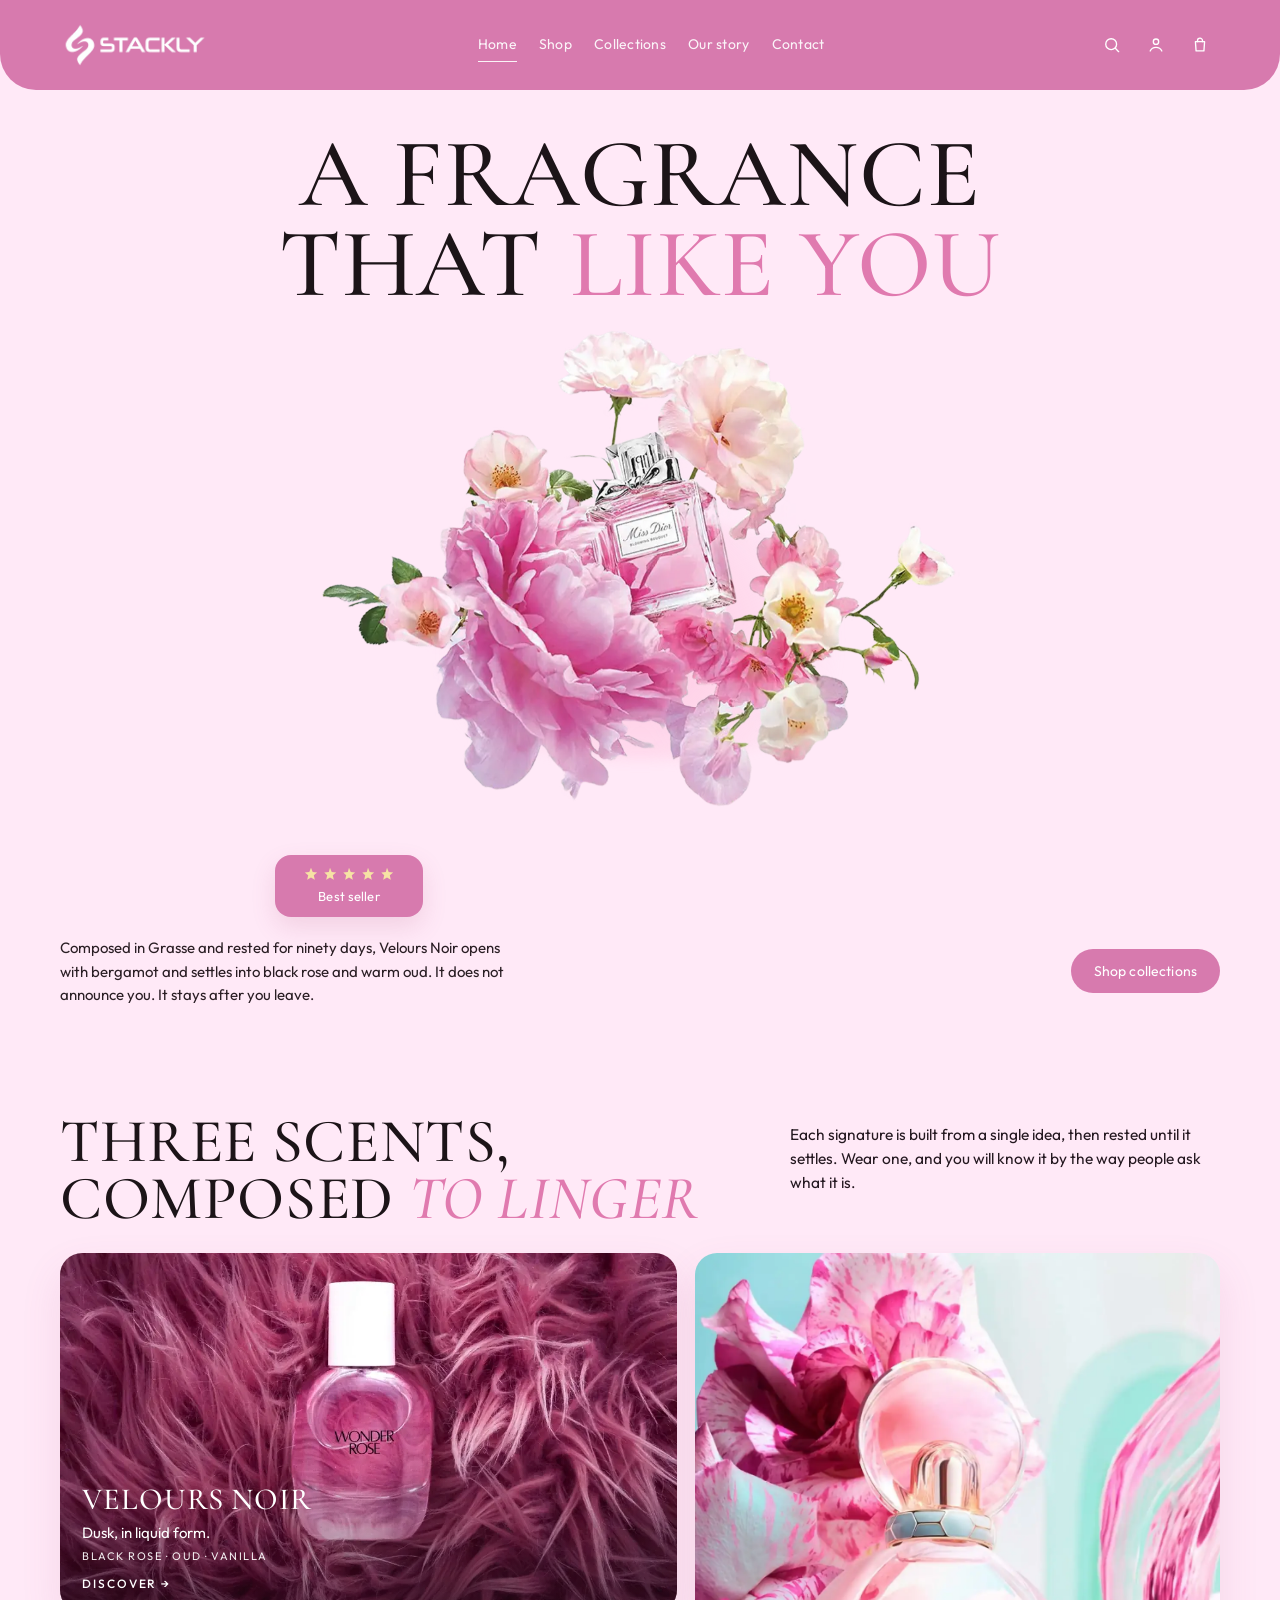
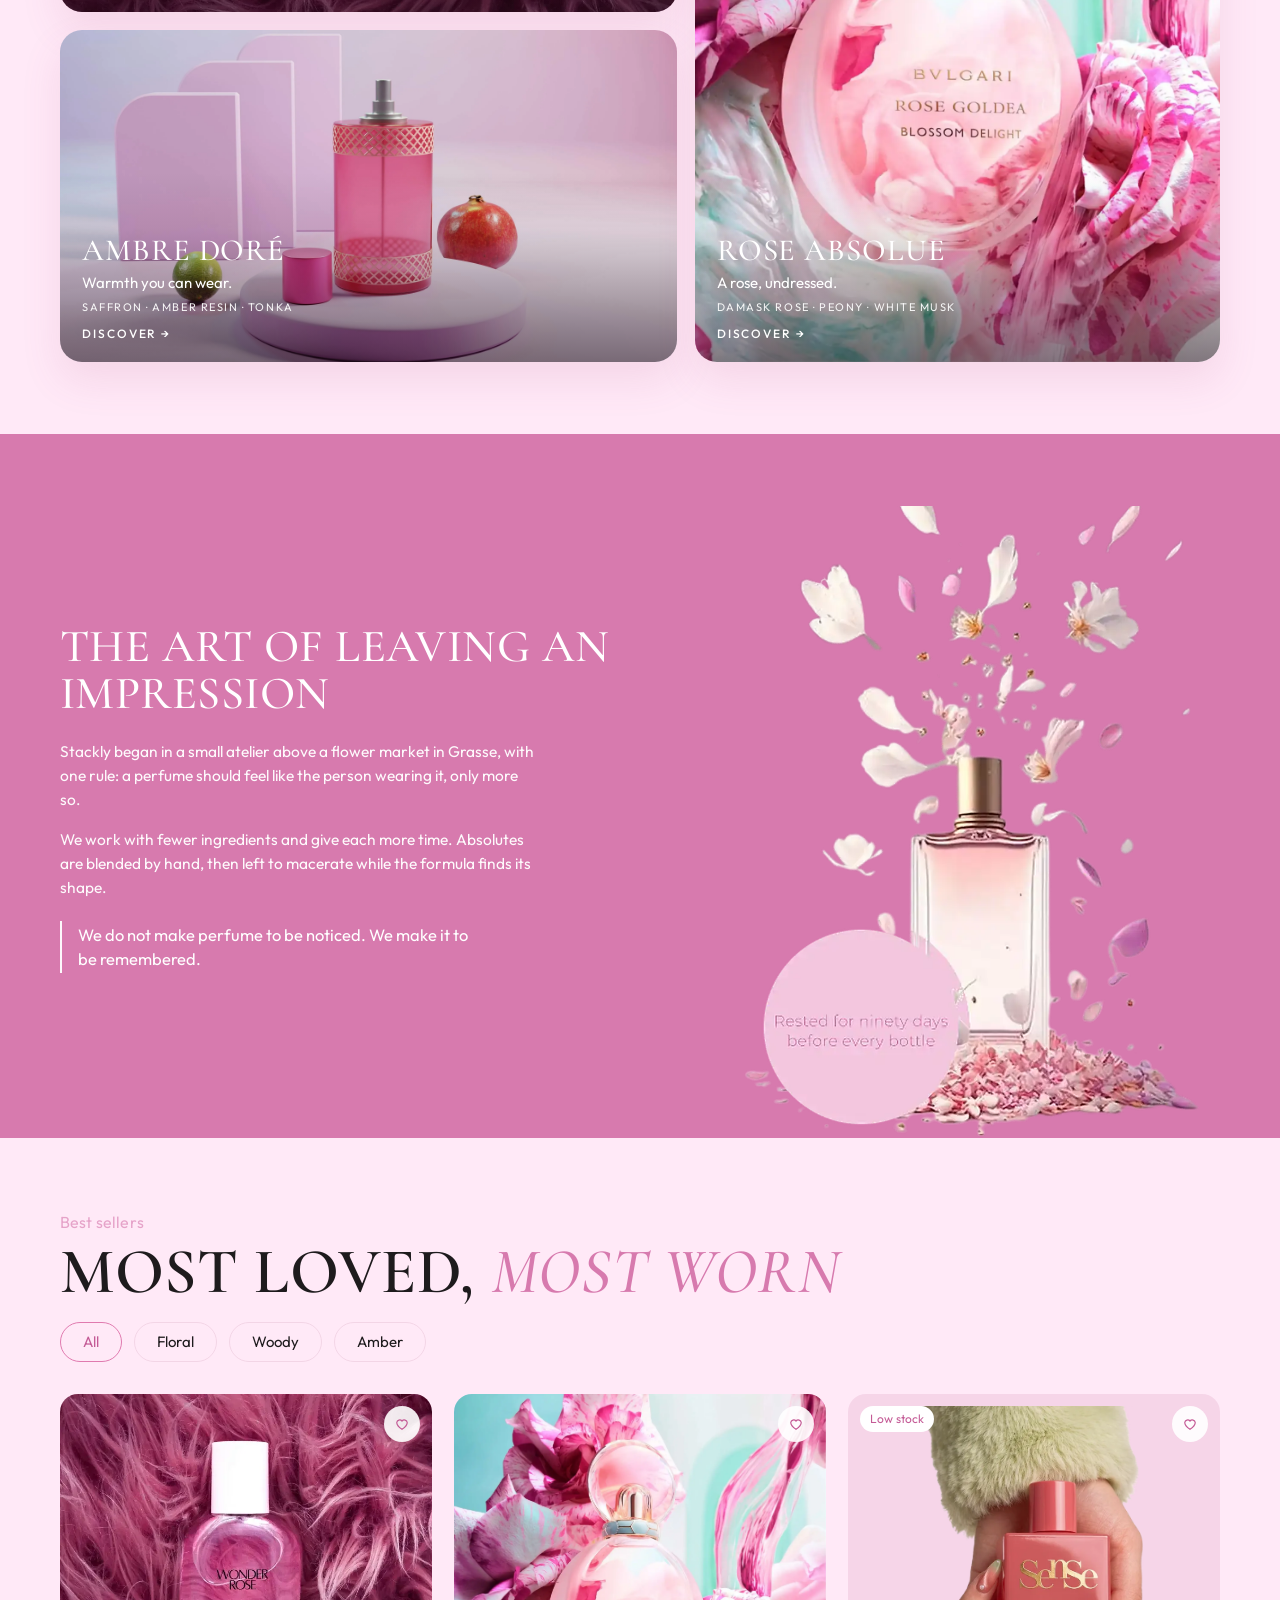
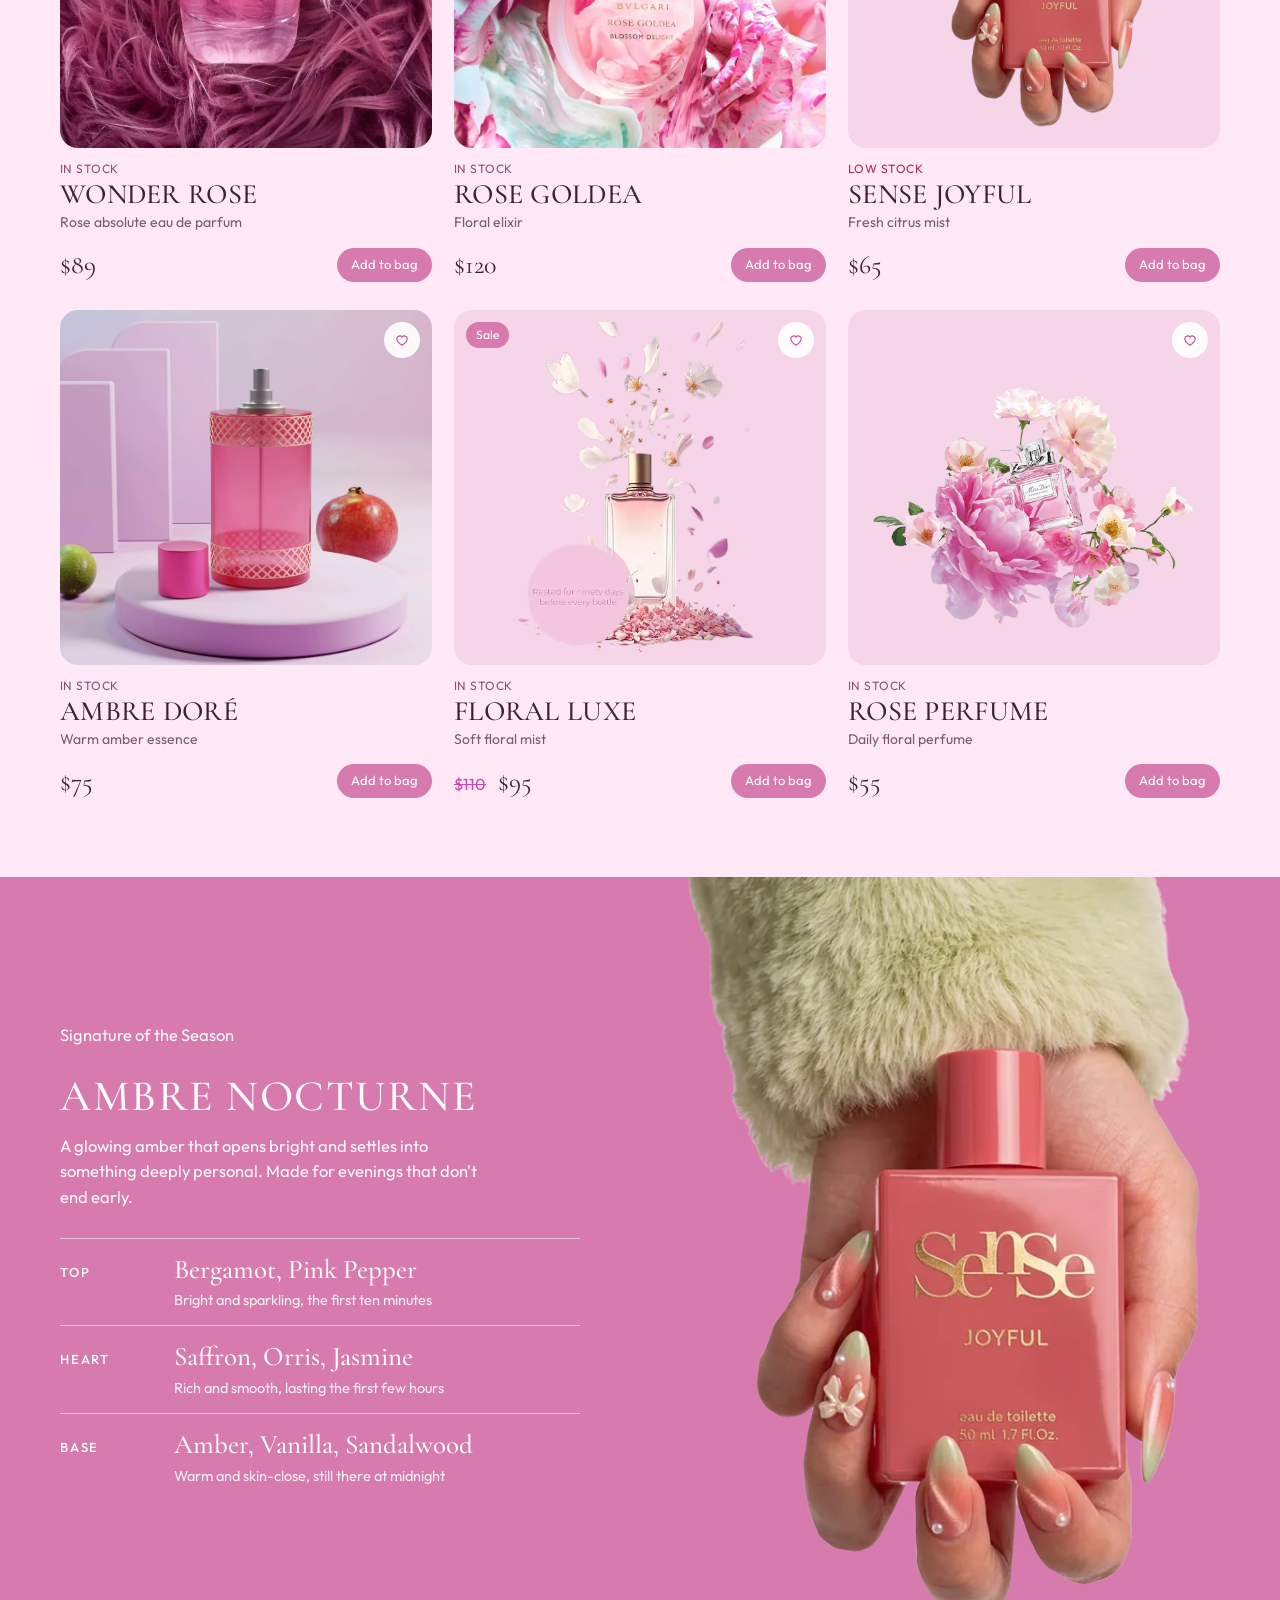
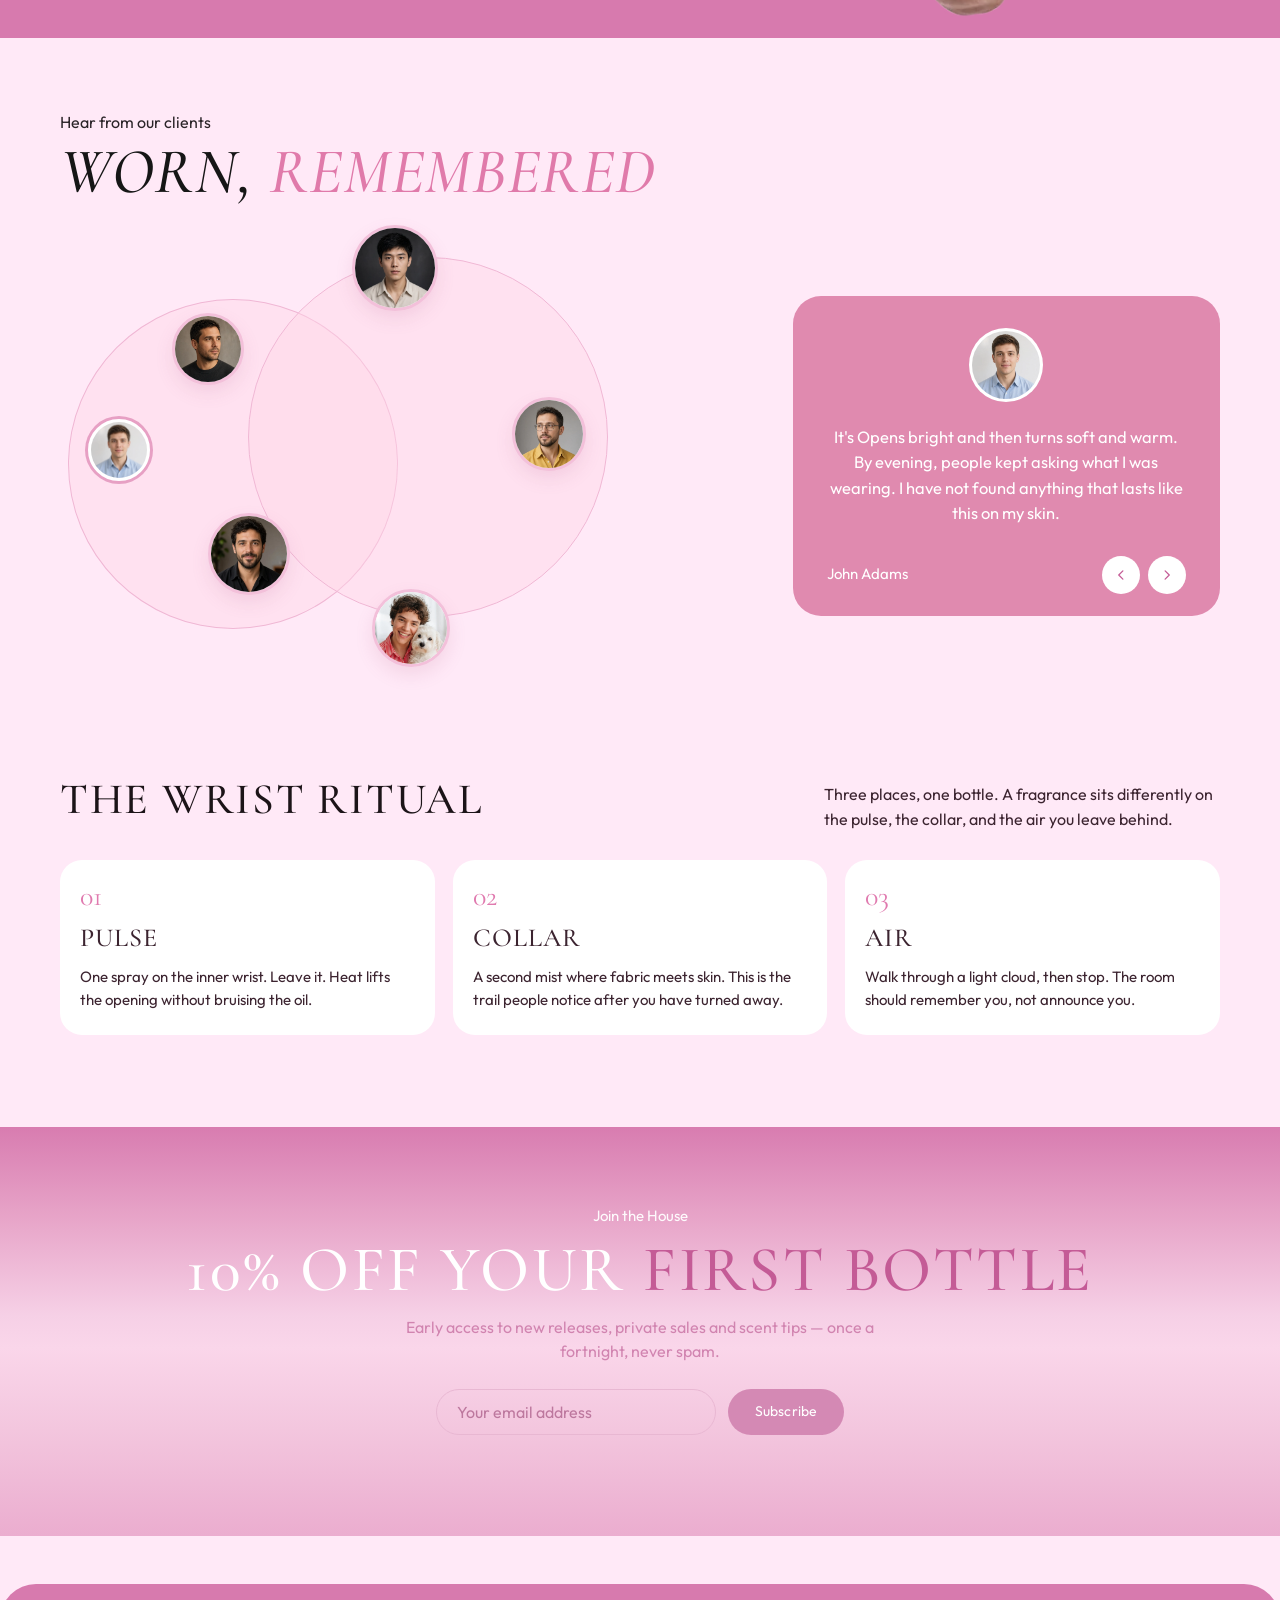
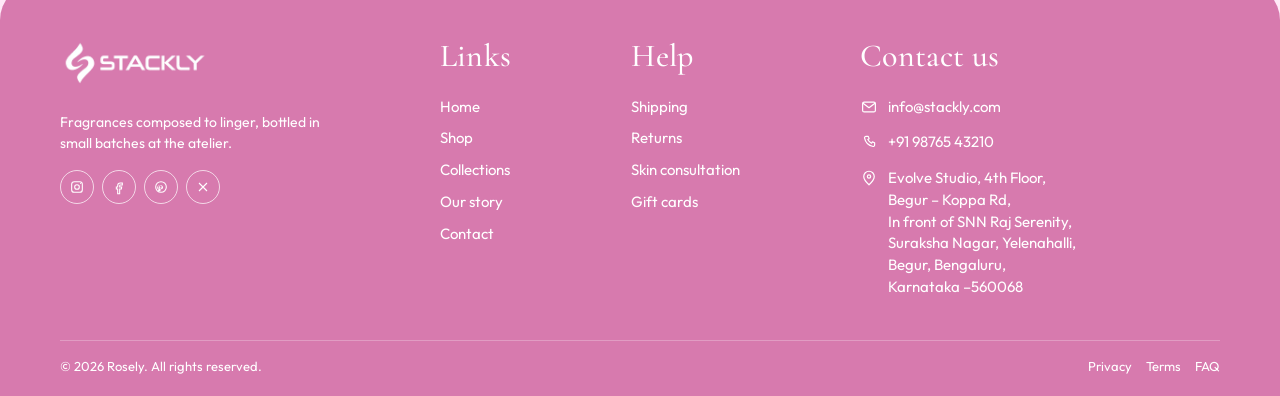
==== commit 667bcec9: "Applied aos animation and hover effects" ====
--- a/index.html
+++ b/index.html
@@ -8,10 +8,16 @@
   <link rel="preconnect" href="https://fonts.googleapis.com">
   <link rel="preconnect" href="https://fonts.gstatic.com" crossorigin>
   <link href="https://fonts.googleapis.com/css2?family=Cormorant+Garamond:ital,wght@0,500;0,600;0,700;1,500;1,600&family=Outfit:wght@300;400;500;600&display=swap" rel="stylesheet">
+  <link rel="stylesheet" href="https://cdn.jsdelivr.net/npm/aos@2.3.4/dist/aos.css">
   <link rel="stylesheet" href="css/style.css">
   <link rel="icon" href="data:image/svg+xml,%3Csvg xmlns='http://www.w3.org/2000/svg' viewBox='0 0 32 32'%3E%3Crect fill='%23d77bae' width='32' height='32' rx='8'/%3E%3Cpath fill='white' d='M16 5c1.6 3.2 1.6 5 0 7.2C14.4 10 14.4 8.2 16 5zm0 22c-1.6-3.2-1.6-5 0-7.2 1.6 2.2 1.6 4 0 7.2zM5 16c3.2-1.6 5-1.6 7.2 0C10 17.6 8.2 17.6 5 16zm22 0c-3.2 1.6-5 1.6-7.2 0 2.2-1.6 4-1.6 7.2 0z'/%3E%3C/svg%3E">
 </head>
-<body>
+<body class="is-loading">
+  <div class="preloader" id="preloader" role="status" aria-live="polite" aria-label="Loading Stackly">
+    <img class="preloader-logo" src="Images/stackly-white.webp" alt="" width="220" height="90">
+    <p class="preloader-label">Loading</p>
+    <div class="preloader-bar" aria-hidden="true"><span></span></div>
+  </div>
   <a class="skip" href="#main">Skip to content</a>
 
   <header class="site-header">
@@ -26,8 +32,6 @@
         <a href="collections.html">Collections</a>
         <a href="story.html">Our story</a>
         <a href="contact.html">Contact</a>
-        <a href="login.html">Login</a>
-        <a href="signup.html">Signup</a>
       </nav>
 
       <div class="header-tools">
@@ -55,8 +59,6 @@
     <a href="collections.html">Collections</a>
     <a href="story.html">Our story</a>
     <a href="contact.html">Contact</a>
-    <a href="login.html">Login</a>
-    <a href="signup.html">Signup</a>
     <a href="cart.html">Your bag</a>
   </nav>
 
@@ -506,6 +508,17 @@
 
   <div class="toast" id="toast" role="status" aria-live="polite"></div>
 
-  <script src="js/main.js?v=webp"></script>
+  <script src="js/main.js?v=namefix"></script>
+  <script src="https://cdn.jsdelivr.net/npm/aos@2.3.4/dist/aos.js"></script>
+  <script src="js/motion.js?v=2"></script>
+  <script>
+    window.setTimeout(function () {
+      var el = document.getElementById("preloader");
+      if (!el) return;
+      el.classList.add("is-done");
+      document.body.classList.remove("is-loading");
+      window.setTimeout(function () { el.remove(); }, 400);
+    }, 1500);
+  </script>
 </body>
 </html>
--- a/css/style.css
+++ b/css/style.css
@@ -158,7 +158,7 @@
   .mobile-nav { display: none !important; }
 }
 
-.hero { padding: 44px 0 72px; position: relative; }
+.hero { padding: 44px 0 72px; position: relative; overflow: hidden; }
 .hero-stage { position: relative; text-align: center; }
 .hero h1 {
   font-size: clamp(58px, 7.6vw, 104px);
@@ -776,9 +776,8 @@
   padding: 48px 0 20px;
 }
 .site-footer .wrap {
-  width: calc(100% - 52px);
-  margin-left: 36px;
-  margin-right: 16px;
+  width: min(var(--wrap), calc(100% - 40px));
+  margin-inline: auto;
 }
 .footer-grid {
   display: grid;
@@ -1451,7 +1450,7 @@
   .dash-sidebar.is-open { transform: translateX(0); }
 }
 
-.shop-hero { padding: 18px 0 6px; }
+.shop-hero { padding: 18px 0 6px; overflow: hidden; }
 .shop-hero-stage {
   display: grid;
   grid-template-columns: 1fr;
@@ -1948,7 +1947,7 @@
   .best-track .shop-card { flex-basis: 100%; }
 }
 
-.col-hero { padding: 36px 0 18px; }
+.col-hero { padding: 36px 0 18px; overflow: hidden; }
 .col-hero-stage { display: grid; grid-template-columns: 1fr; }
 .col-hero h1 { grid-column: 1; grid-row: 1; }
 .col-hero-bottle { grid-column: 1; grid-row: 2; }
@@ -2106,7 +2105,7 @@
   .col-row.is-flip .col-round { left: 0; right: auto; }
 }
 
-.story-hero { padding: 34px 0 8px; }
+.story-hero { padding: 34px 0 8px; overflow: hidden; }
 .story-hero-stage { display: grid; grid-template-columns: 1fr; }
 .story-hero h1 { grid-column: 1; grid-row: 1; }
 .story-bottle { grid-column: 1; grid-row: 2; }
@@ -2401,7 +2400,7 @@
   .love-grid { grid-template-columns: 1fr; }
 }
 
-.contact-hero { padding: 42px 0 8px; text-align: center; }
+.contact-hero { padding: 42px 0 8px; text-align: center; overflow: hidden; }
 .contact-hero h1 {
   margin: 0;
   font-size: clamp(40px, 5.4vw, 72px);
@@ -3040,3 +3039,320 @@
   .auth-shell { grid-template-columns: 1fr; }
   .auth-visual { min-height: 420px; }
 }
+
+body.is-loading { overflow: hidden; }
+.preloader {
+  position: fixed;
+  inset: 0;
+  z-index: 200;
+  display: grid;
+  place-content: center;
+  justify-items: center;
+  gap: 22px;
+  background:
+    radial-gradient(circle at 50% 42%, rgba(255, 255, 255, 0.22), transparent 34%),
+    var(--pink);
+  transition: opacity 0.45s ease, visibility 0.45s ease;
+}
+.preloader.is-done {
+  opacity: 0;
+  visibility: hidden;
+  pointer-events: none;
+}
+.preloader-logo {
+  width: min(220px, 64vw);
+  height: auto;
+  filter: drop-shadow(0 10px 24px rgba(90, 24, 52, 0.18));
+  animation: preloader-logo 1.6s ease-in-out infinite;
+}
+.preloader-label {
+  margin: -6px 0 0;
+  color: rgba(255, 255, 255, 0.92);
+  font-size: 12px;
+  font-weight: 500;
+  letter-spacing: 0.32em;
+  text-transform: uppercase;
+}
+.preloader-bar {
+  width: min(180px, 48vw);
+  height: 3px;
+  border-radius: 99px;
+  background: rgba(255, 255, 255, 0.28);
+  overflow: hidden;
+}
+.preloader-bar span {
+  display: block;
+  height: 100%;
+  width: 0;
+  border-radius: inherit;
+  background: #fff;
+  animation: preloader-fill 1.5s linear forwards;
+}
+@keyframes preloader-logo {
+  0%, 100% { transform: translateY(0); }
+  50% { transform: translateY(-6px); }
+}
+@keyframes preloader-fill {
+  to { width: 100%; }
+}
+@media (prefers-reduced-motion: reduce) {
+  .preloader-logo,
+  .preloader-bar span { animation: none; }
+  .preloader-bar span { width: 100%; }
+}
+
+/* AOS travel stays short so hero art and the sections under it keep their layout */
+[data-aos="fade-up"] { transform: translate3d(0, 16px, 0); }
+
+.desktop-nav a,
+.logo,
+.icon-btn,
+.filter,
+.wish,
+.add,
+.best-plus,
+.btn,
+.auth-submit,
+.auth-social,
+.text-link span,
+.site-footer li a,
+.site-footer button,
+.dash-nav a,
+.product,
+.scent-card,
+.arrive-card,
+.love-card,
+.shop-card,
+.best-card,
+.col-frame,
+.ask details,
+.summary,
+.empty-state,
+.portrait,
+.quote-arrow,
+.best-arrow,
+.product-media img,
+.scent-card img,
+.best-media img,
+.arrive-media img,
+.story-photo img,
+.col-arch {
+  transition:
+    transform 0.55s cubic-bezier(0.22, 1, 0.36, 1),
+    background 0.35s ease,
+    color 0.35s ease,
+    border-color 0.35s ease,
+    box-shadow 0.45s ease,
+    opacity 0.35s ease,
+    background-size 0.4s cubic-bezier(0.22, 1, 0.36, 1);
+}
+
+@media (hover: hover) and (pointer: fine) {
+  .logo:hover { transform: translateY(-2px); }
+  .icon-btn:hover { transform: translateY(-1px) scale(1.06); }
+  .desktop-nav a:hover { opacity: 1; }
+  .filter:hover {
+    background: #fff;
+    transform: translateY(-2px);
+  }
+  .wish:hover { transform: scale(1.08); }
+  .text-link span { display: inline-block; }
+  .scent-card:hover .text-link span,
+  .text-link:hover span { transform: translateX(5px); }
+
+  .btn:hover,
+  .add:hover,
+  .arrive-add:hover,
+  .auth-submit:hover,
+  .auth-social:hover,
+  .letter-form .btn-solid:hover {
+    transform: translateY(-3px);
+    box-shadow: 0 12px 26px rgba(140, 50, 96, 0.2);
+  }
+  .btn-ghost:hover,
+  .btn-line:hover,
+  .best-plus:hover { box-shadow: none; }
+  .best-plus:hover { transform: scale(1.08); }
+
+  .scent-card:hover,
+  .product:hover,
+  .arrive-card:hover,
+  .love-card:hover,
+  .shop-card:hover,
+  .best-card:hover,
+  .scent-card[data-aos].aos-animate:hover,
+  .product[data-aos].aos-animate:hover,
+  .arrive-card[data-aos].aos-animate:hover,
+  .love-card[data-aos].aos-animate:hover,
+  .shop-card[data-aos].aos-animate:hover,
+  .best-card[data-aos].aos-animate:hover,
+  .col-visual:hover .col-frame,
+  .ask details:hover,
+  .summary:hover,
+  .empty-state:hover {
+    transform: translateY(-8px);
+  }
+  .love-card:hover,
+  .ask details:hover,
+  .summary:hover,
+  .empty-state:hover { box-shadow: 0 18px 36px rgba(176, 78, 122, 0.16); }
+
+  .scent-card:hover img,
+  .product:hover .product-media img,
+  .best-card:hover .best-media img,
+  .arrive-card:hover .arrive-media img,
+  .story-photo:hover img,
+  .col-visual:hover .col-arch { transform: scale(1.06); }
+
+  .portrait:hover { transform: translateY(-3px) scale(1.06); }
+  .quote-arrow:hover,
+  .best-arrow:hover { transform: translateY(-2px); }
+  .dash-nav a:hover { transform: translateX(4px); }
+
+  .site-footer li a,
+  .site-footer li button {
+    text-decoration: none;
+    background-image: linear-gradient(currentColor, currentColor);
+    background-repeat: no-repeat;
+    background-position: 0 100%;
+    background-size: 0 1px;
+  }
+  .site-footer li a:hover,
+  .site-footer li button:hover {
+    text-decoration: none;
+    background-size: 100% 1px;
+  }
+}
+
+@media (prefers-reduced-motion: no-preference) {
+  .hero-stage,
+  .shop-hero-stage,
+  .col-hero-stage,
+  .story-hero-stage,
+  .contact-hero .wrap { position: relative; }
+
+  .hero-stage::before,
+  .shop-hero-stage::before,
+  .col-hero-stage::before,
+  .story-hero-stage::before,
+  .contact-hero .wrap::before {
+    content: "";
+    position: absolute;
+    left: 50%;
+    top: 58%;
+    z-index: 0;
+    width: min(520px, 70%);
+    height: 240px;
+    border-radius: 50%;
+    background: radial-gradient(circle, rgba(255, 186, 216, 0.72), rgba(255, 186, 216, 0) 70%);
+    transform: translate(-50%, -50%);
+    filter: blur(6px);
+    pointer-events: none;
+  }
+
+  .hero h1,
+  .hero-flower,
+  .best-seller,
+  .hero-lower,
+  .shop-hero h1,
+  .shop-hero-bottle,
+  .shop-hero-lower,
+  .col-hero h1,
+  .col-hero-bottle,
+  .col-hero-lower,
+  .story-hero h1,
+  .story-bottle,
+  .story-lead,
+  .contact-hero h1,
+  .contact-hero img { position: relative; z-index: 1; }
+
+  .hero-lower,
+  .shop-hero-lower,
+  .col-hero-lower,
+  .story-lead { z-index: 3; }
+  .best-seller { z-index: 4; }
+
+  body.is-loading :is(
+    .h-top, .h-that, .h-like,
+    .shop-find, .shop-sig, .shop-scent,
+    .col-mood, .col-has, .col-pink,
+    .story-top, .story-line-2 > span, .story-emotion,
+    .contact-hero h1 span,
+    .hero-flower, .shop-hero-bottle, .col-hero-bottle, .story-bottle, .contact-hero img,
+    .best-seller, .hero-lower, .shop-hero-lower, .col-hero-lower, .story-lead
+  ) { opacity: 0; }
+
+  body:not(.is-loading) :is(
+    .h-top, .shop-find, .col-mood, .story-top, .contact-hero h1 span:first-child
+  ) {
+    animation: hero-line 0.9s cubic-bezier(0.22, 1, 0.36, 1) both;
+  }
+  body:not(.is-loading) :is(.h-that, .shop-sig, .col-has, .story-line-2 > span:first-child) {
+    animation: hero-line 0.9s cubic-bezier(0.22, 1, 0.36, 1) 0.12s both;
+  }
+  body:not(.is-loading) :is(.h-like, .shop-scent, .col-pink, .story-emotion, .contact-pink) {
+    animation:
+      hero-line 0.95s cubic-bezier(0.22, 1, 0.36, 1) 0.24s both,
+      hero-accent 3.6s ease-in-out 1.2s infinite;
+  }
+  body:not(.is-loading) :is(.hero-flower, .shop-hero-bottle, .col-hero-bottle, .story-bottle, .contact-hero img) {
+    animation:
+      hero-fade 1s ease 0.18s both,
+      hero-float 6.8s ease-in-out 0.7s infinite;
+  }
+  body:not(.is-loading) .best-seller {
+    animation: hero-pop 0.7s cubic-bezier(0.22, 1, 0.36, 1) 0.55s both;
+  }
+  body:not(.is-loading) .best-seller .stars {
+    animation: hero-twinkle 2.8s ease-in-out 1.3s infinite;
+  }
+  body:not(.is-loading) :is(.hero-lower, .shop-hero-lower, .col-hero-lower, .story-lead) {
+    animation: hero-line 0.9s cubic-bezier(0.22, 1, 0.36, 1) 0.38s both;
+  }
+  body:not(.is-loading) :is(.hero-stage, .shop-hero-stage, .col-hero-stage, .story-hero-stage, .contact-hero .wrap)::before {
+    animation: hero-glow 6.8s ease-in-out infinite;
+  }
+}
+
+@keyframes hero-line {
+  from { opacity: 0; transform: translate3d(0, 18px, 0); }
+  to { opacity: 1; transform: none; }
+}
+@keyframes hero-fade {
+  from { opacity: 0; }
+  to { opacity: 1; }
+}
+@keyframes hero-float {
+  0%, 100% { transform: translate3d(0, 0, 0); }
+  50% { transform: translate3d(0, -8px, 0); }
+}
+@keyframes hero-pop {
+  from { opacity: 0; transform: translate3d(0, 10px, 0) scale(0.94); }
+  to { opacity: 1; transform: none; }
+}
+@keyframes hero-twinkle {
+  0%, 100% { opacity: 1; }
+  50% { opacity: 0.45; }
+}
+@keyframes hero-accent {
+  0%, 100% { text-shadow: 0 0 0 rgba(224, 122, 175, 0); }
+  50% { text-shadow: 0 0 16px rgba(224, 122, 175, 0.55); }
+}
+@keyframes hero-glow {
+  0%, 100% { opacity: 0.45; }
+  50% { opacity: 0.95; }
+}
+
+@media (prefers-reduced-motion: reduce) {
+  [data-aos] {
+    opacity: 1 !important;
+    transform: none !important;
+    pointer-events: auto !important;
+    transition: none !important;
+  }
+  .hero-stage::before,
+  .shop-hero-stage::before,
+  .col-hero-stage::before,
+  .story-hero-stage::before,
+  .contact-hero .wrap::before { content: none; }
+}
